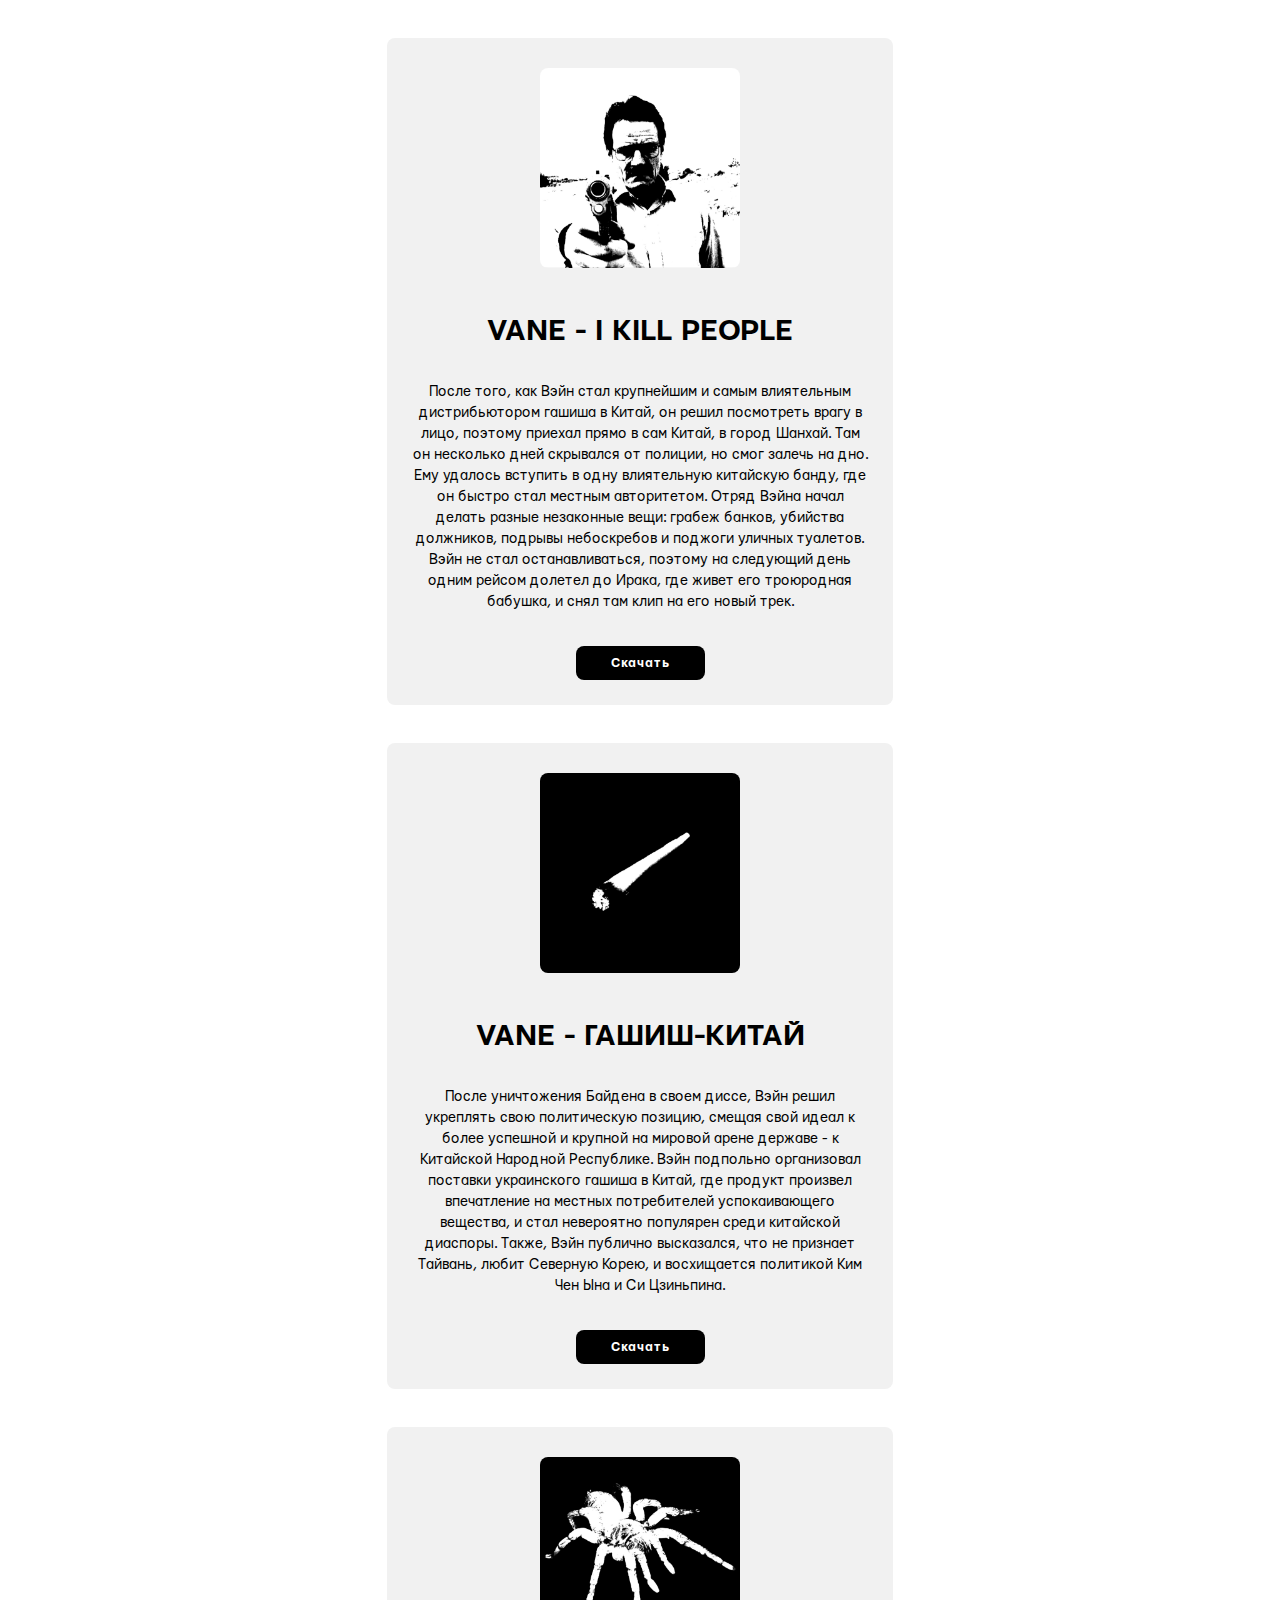
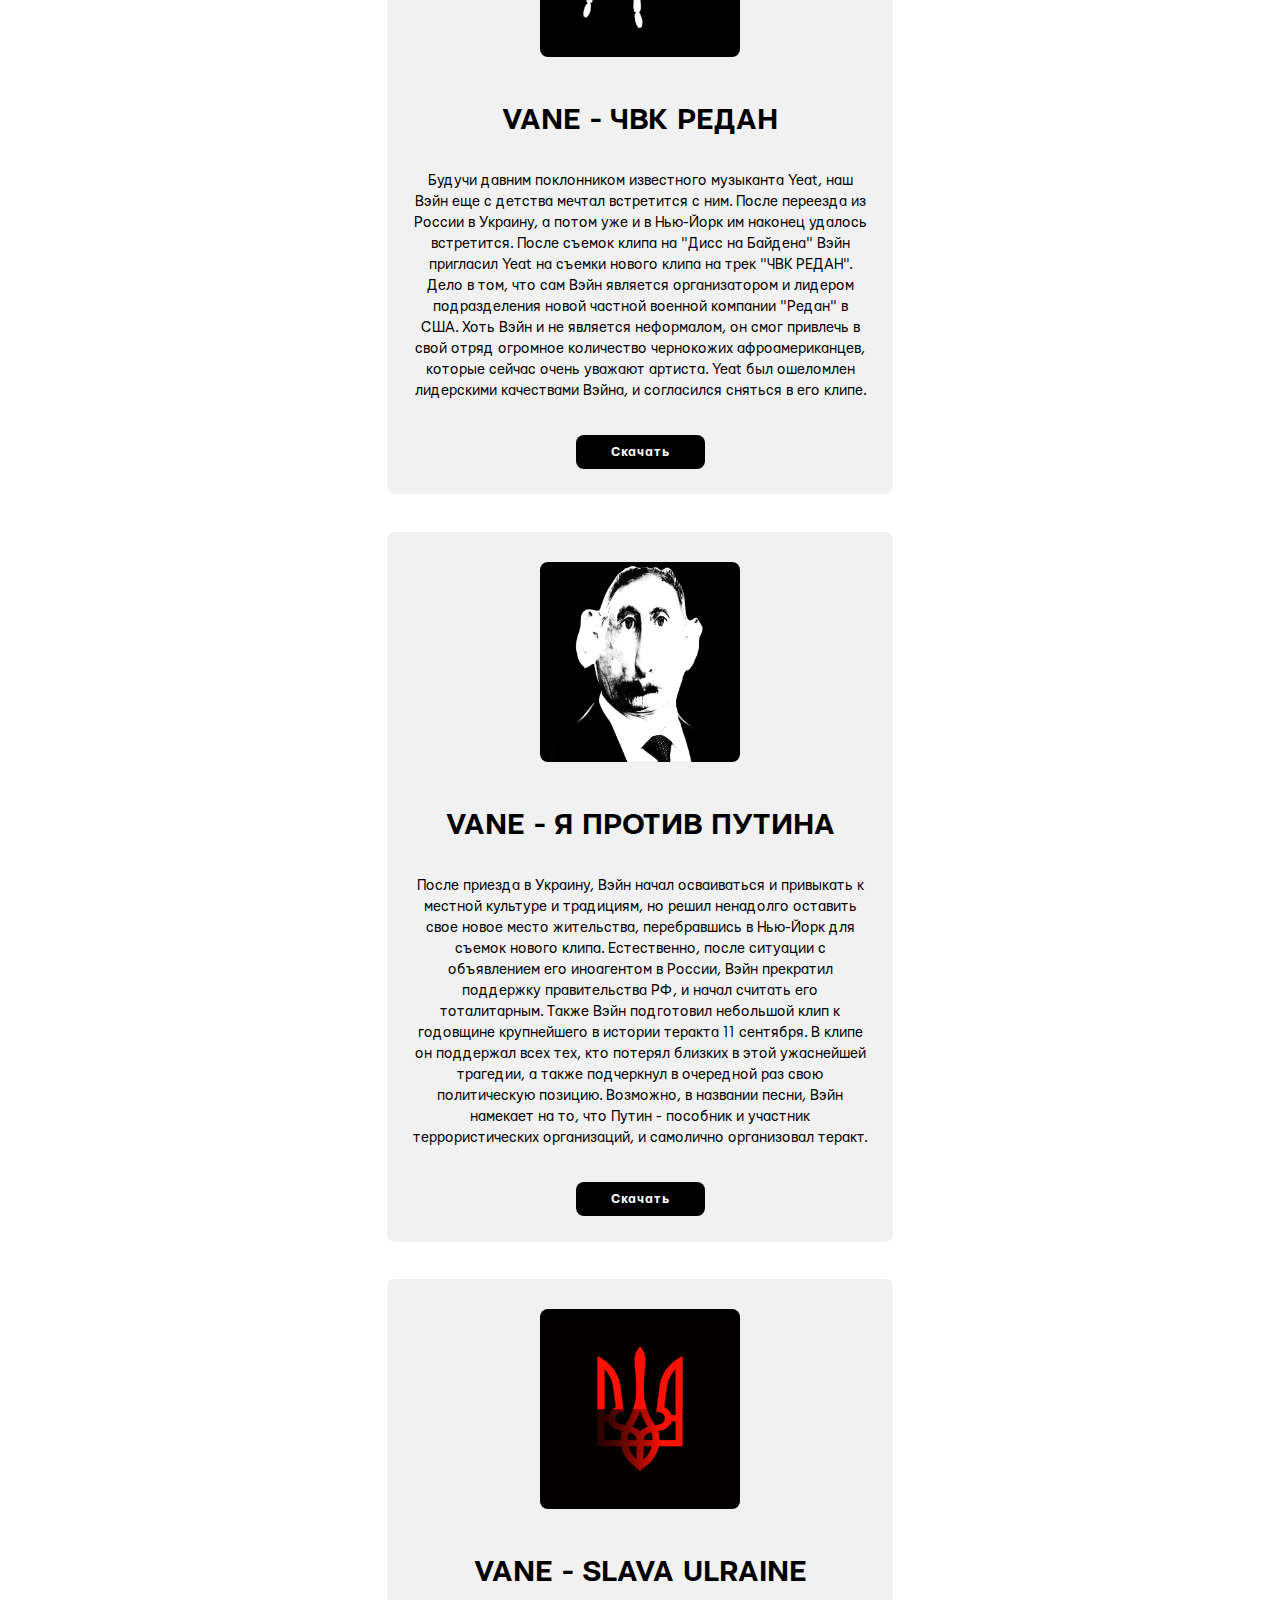
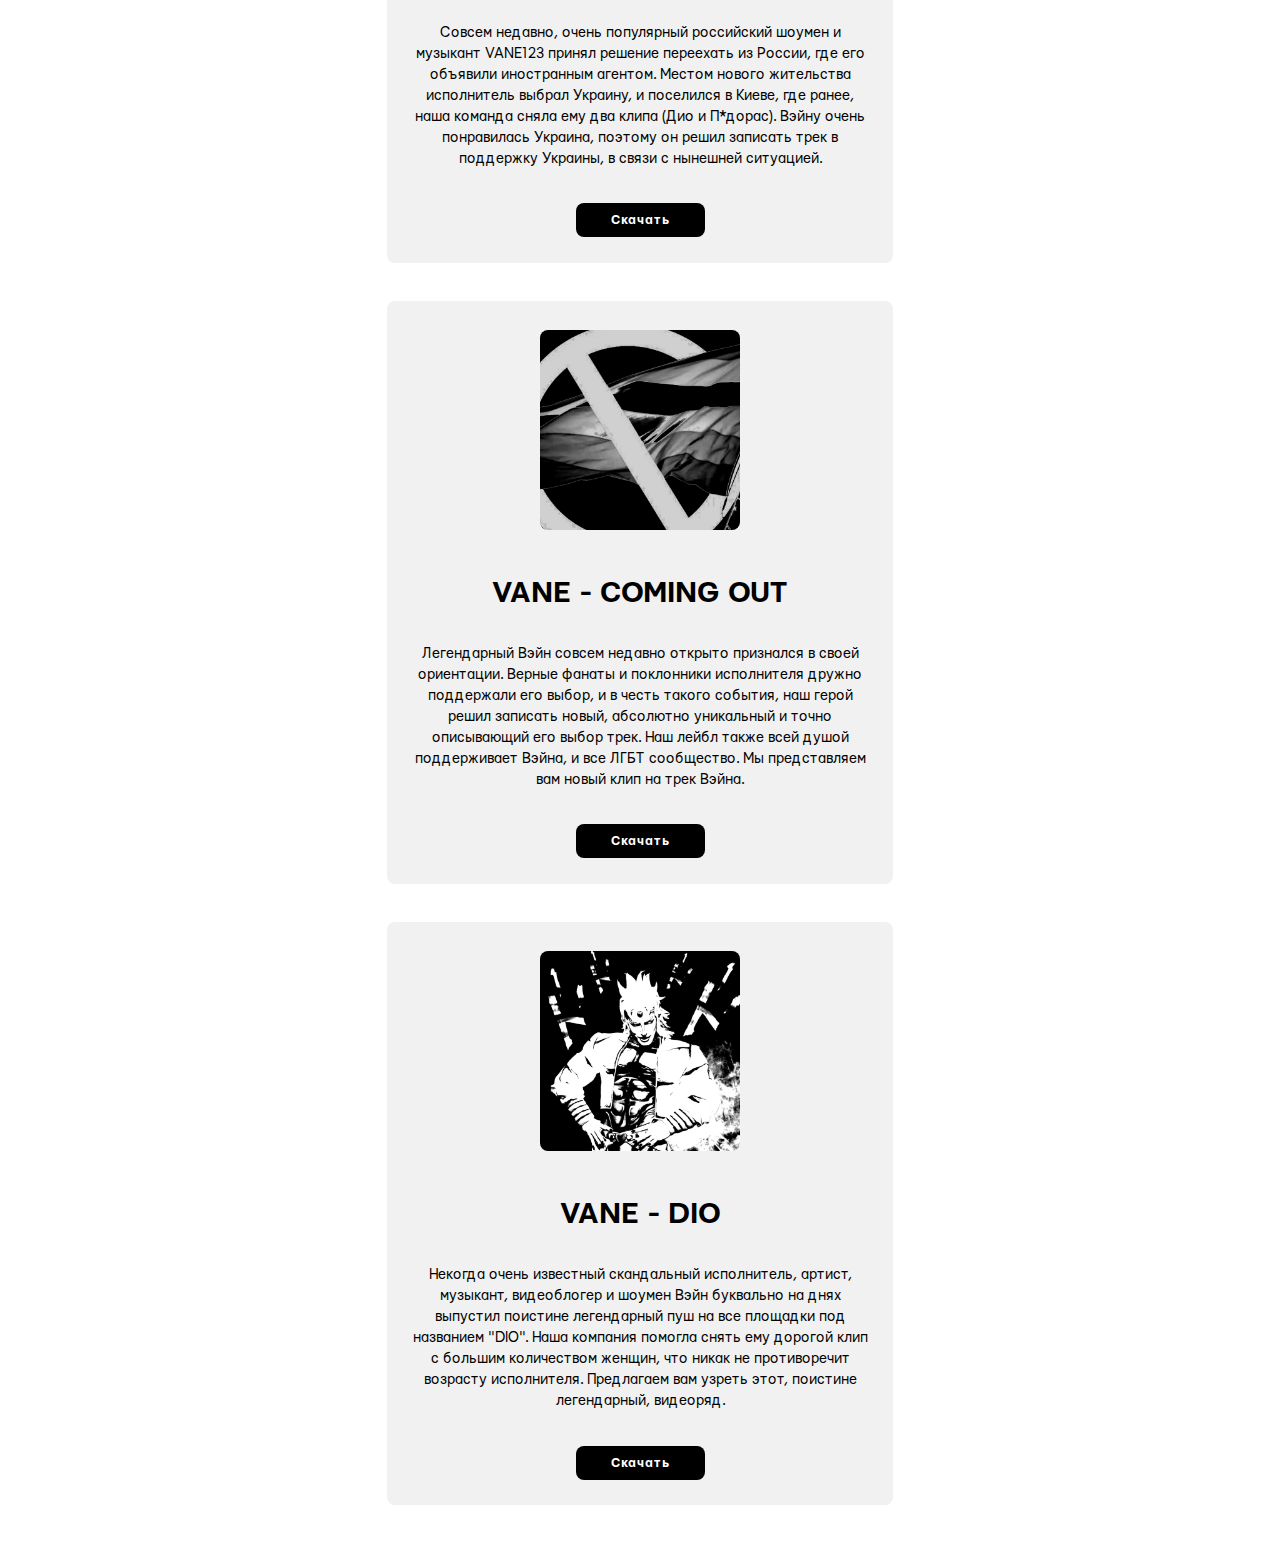
==== index.html @ 97cc80db "Add files via upload" ====
<!DOCTYPE html>
<html lang="ru">
<head>
    <meta charset="UTF-8">
    <meta http-equiv="X-UA-Compatible" content="IE=edge">
    <meta name="viewport" content="width=device-width, initial-scale=1.0">
    <link rel="stylesheet" href="styles.css">
    <title>VANE</title>
   </head>

<body>

    <div class="track_1">
        <img class="images" src="Images/I_KILL_PEOPLE.jpg" alt="DIO">
        <p style="font-size: 30px; font-family: Mariupol-Bold;">VANE - I KILL PEOPLE</p>
        <p style="font-size: 15px;">После того, как Вэйн стал крупнейшим и самым влиятельным дистрибьютором гашиша в Китай, 
            он решил посмотреть врагу в лицо, поэтому приехал прямо в сам Китай, в город Шанхай. 
            Там он несколько дней скрывался от полиции, но смог залечь на дно. 
            Ему удалось вступить в одну влиятельную китайскую банду, где он быстро стал местным авторитетом. 
            Отряд Вэйна начал делать разные незаконные вещи: грабеж банков, убийства должников, подрывы небоскребов 
            и поджоги уличных туалетов. Вэйн не стал останавливаться, поэтому на следующий день одним рейсом долетел 
            до Ирака, где живет его троюродная бабушка, и снял там клип на его новый трек.
        </p>
            <a href="Tracks/I_KILL_PEOPLE.mp3" download>
        <button class="buttonClass">Скачать</button></a>
    </div>

    <div class="track_1">
        <img class="images" src="Images/KITAI_GASHISH.jpg" alt="DIO">
        <p style="font-size: 30px; font-family: Mariupol-Bold;">VANE - ГАШИШ-КИТАЙ</p>
        <p style="font-size: 15px;">После уничтожения Байдена в своем диссе, 
            Вэйн решил укреплять свою политическую позицию, смещая свой идеал к 
            более успешной и крупной на мировой арене державе - к Китайской Народной Республике.
             Вэйн подпольно организовал поставки украинского гашиша в Китай, где продукт произвел 
             впечатление на местных потребителей успокаивающего вещества, и стал невероятно популярен 
             среди китайской диаспоры. Также, Вэйн публично высказался, что не признает Тайвань, любит Северную Корею, 
             и восхищается политикой Ким Чен Ына и Си Цзиньпина.
        </p>
            <a href="Tracks/KITAI_GASHISH.mp3" download>
        <button class="buttonClass">Скачать</button></a>
    </div>

    <div class="track_1">
        <img class="images" src="Images/REDAN.jpg" alt="DIO">
        <p style="font-size: 30px; font-family: Mariupol-Bold;">VANE - ЧВК РЕДАН</p>
        <p style="font-size: 15px;">Будучи давним поклонником известного музыканта Yeat, 
            наш Вэйн еще с детства мечтал встретится с ним. После переезда из России в Украину, 
            а потом уже и в Нью-Йорк им наконец удалось встретится. После съемок клипа на "Дисс на Байдена" 
            Вэйн пригласил Yeat на съемки нового клипа на трек "ЧВК РЕДАН". Дело в том, что сам Вэйн является 
            организатором и лидером подразделения новой частной военной компании "Редан" в США. Хоть Вэйн и не является 
            неформалом, он смог привлечь в свой отряд огромное количество чернокожих афроамериканцев, которые сейчас очень 
            уважают артиста. Yeat был ошеломлен лидерскими качествами Вэйна, и согласился сняться в его клипе.
        </p>
            <a href="Tracks/REDAN.mp3" download>
        <button class="buttonClass">Скачать</button></a>
    </div>

    <div class="track_1">
        <img class="images" src="Images/PROTIV_PUTINA.jpg" alt="DIO">
        <p style="font-size: 30px; font-family: Mariupol-Bold;">VANE - Я ПРОТИВ ПУТИНА</p>
        <p style="font-size: 15px;">После приезда в Украину, 
            Вэйн начал осваиваться и привыкать к местной культуре и традициям, но решил ненадолго оставить свое новое 
            место жительства, перебравшись в Нью-Йорк для съемок нового клипа. Естественно, после ситуации с объявлением 
            его иноагентом в России, Вэйн прекратил поддержку правительства РФ, и начал считать его тоталитарным. 
            Также Вэйн подготовил небольшой клип к годовщине крупнейшего в истории теракта 11 сентября. 
            В клипе он поддержал всех тех, кто потерял близких в этой ужаснейшей трагедии, а также подчеркнул в очередной 
            раз свою политическую позицию. Возможно, в названии песни, Вэйн намекает на то, что Путин - пособник и участник 
            террористических организаций, и самолично организовал теракт. 
        </p>
            <a href="Tracks/PROTIV_PUTINA.mp3" download>
        <button class="buttonClass">Скачать</button></a>
    </div>

    <div class="track_1">
        <img class="images" src="Images/SLAVA.jpg" alt="DIO">
        <p style="font-size: 30px; font-family: Mariupol-Bold;">VANE - SLAVA ULRAINE</p>
        <p style="font-size: 15px;">Совсем недавно, очень популярный российский шоумен и музыкант VANE123 
            принял решение переехать из России, где его объявили иностранным агентом. Местом нового жительства 
            исполнитель выбрал Украину, и поселился в Киеве, где ранее, наша команда сняла ему два клипа (Дио и П*дорас).
             Вэйну очень понравилась Украина, поэтому он решил записать трек в поддержку Украины, в связи с нынешней ситуацией. 
        </p>
            <a href="Tracks/SLAVA.mp3" download>
        <button class="buttonClass">Скачать</button></a>
    </div>

    <div class="track_1">
        <img class="images" src="Images/COMINGOUT.jpg" alt="DIO">
        <p style="font-size: 30px; font-family: Mariupol-Bold;">VANE - COMING OUT</p>
        <p style="font-size: 15px;">Легендарный Вэйн совсем недавно открыто признался в своей ориентации. 
            Верные фанаты и поклонники исполнителя дружно поддержали его выбор, и в честь такого события, наш 
            герой решил записать новый, абсолютно уникальный и точно описывающий его выбор трек. Наш лейбл также 
            всей душой поддерживает Вэйна, и все ЛГБТ сообщество. Мы представляем вам новый клип на трек Вэйна.
        </p>
            <a href="Tracks/COMING_OUT.mp3" download>
        <button class="buttonClass">Скачать</button></a>
    </div>

    <div class="track_1">
        <img class="images" src="Images/DIO_IM.jpg" alt="DIO">
        <p style="font-size: 30px; font-family: Mariupol-Bold;">VANE - DIO</p>
        <p style="font-size: 15px;">Некогда очень известный скандальный исполнитель, 
            артист, музыкант, видеоблогер и шоумен Вэйн буквально на днях выпустил поистине 
            легендарный пуш на все площадки под названием "DIO". Наша компания помогла снять ему 
            дорогой клип с большим количеством женщин, что никак не противоречит возрасту исполнителя. 
            Предлагаем вам узреть этот, поистине легендарный, видеоряд.
        </p>
            <a href="Tracks/DIO.mp3" download>
        <button class="buttonClass">Скачать</button></a>
    </div>
</body>
</html>
---- styles.css ----
.images {
    border-radius: 8px;
    margin: 1%;
    width: 200px;
}

.track_1 {
    padding: 2%;
    border-radius: 8px;
    background-color: rgb(241, 241, 241);
    margin: 3%;
    text-align: center;
    font-family: 'Mariupol-Regular';
    margin-left: 30%;
    margin-right: 30%;
    line-height: 1.4;

}

@font-face {

    font-family: "Mariupol-Regular"; 
    src: url("Mariupol-Regular.ttf") format("truetype"); 
    font-style: normal; 
    font-weight: normal; 
    } 

@font-face {

     font-family: "Mariupol-Bold"; 
     src: url("Mariupol-Bold.ttf") format("truetype"); 
     font-style: normal; 
      font-weight: normal; 
      } 
    

    .main {
    margin: 1%;
    width: 70%;
    text-align: center;
}

.buttonClass {
    font-size:13px;
    font-family:Mariupol-Bold;
    width:129px;
    height:34px;
    border-width:0px;
    color:#fff;
    border-top-left-radius:8px;
    border-top-right-radius:8px;
    border-bottom-left-radius:8px;
    border-bottom-right-radius:8px;
    background:#000000;
    margin-top: 4%;
  }

  .buttonClass:hover {
    background-color: rgb(58, 58, 58);}
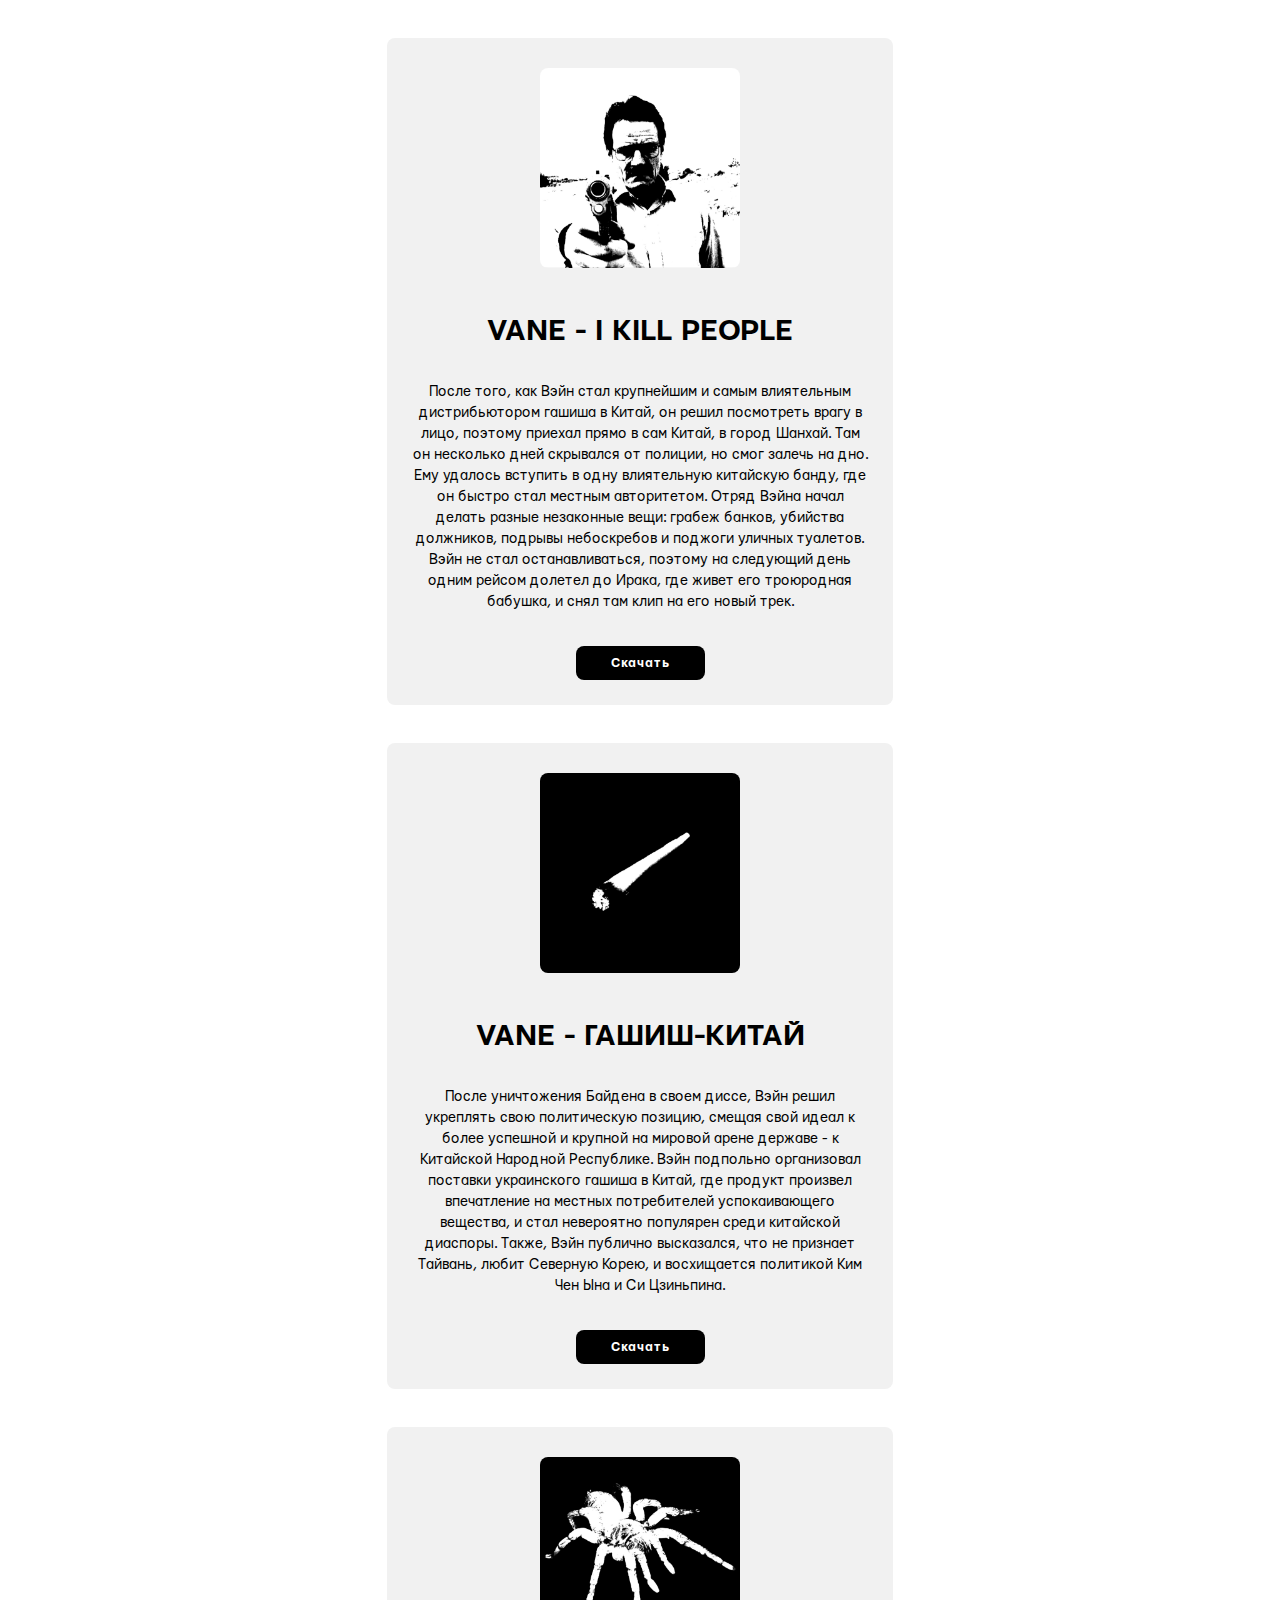
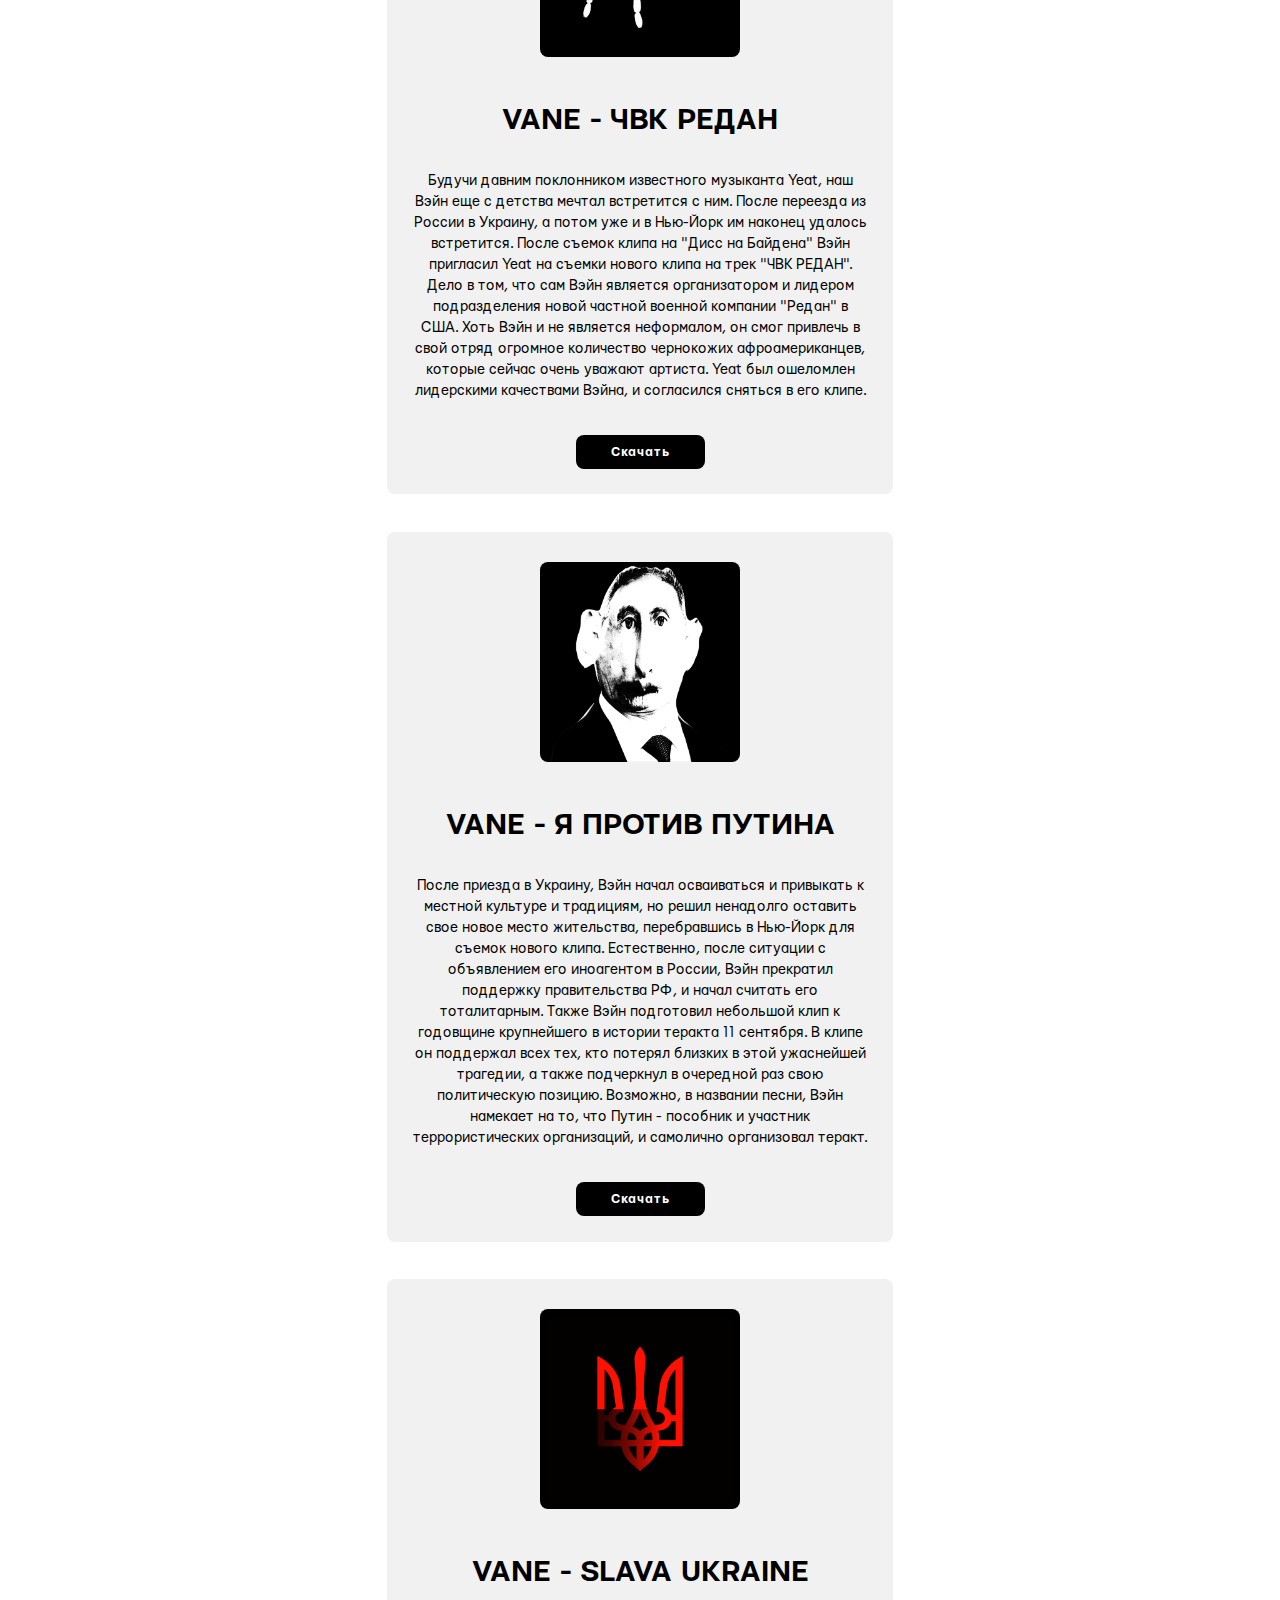
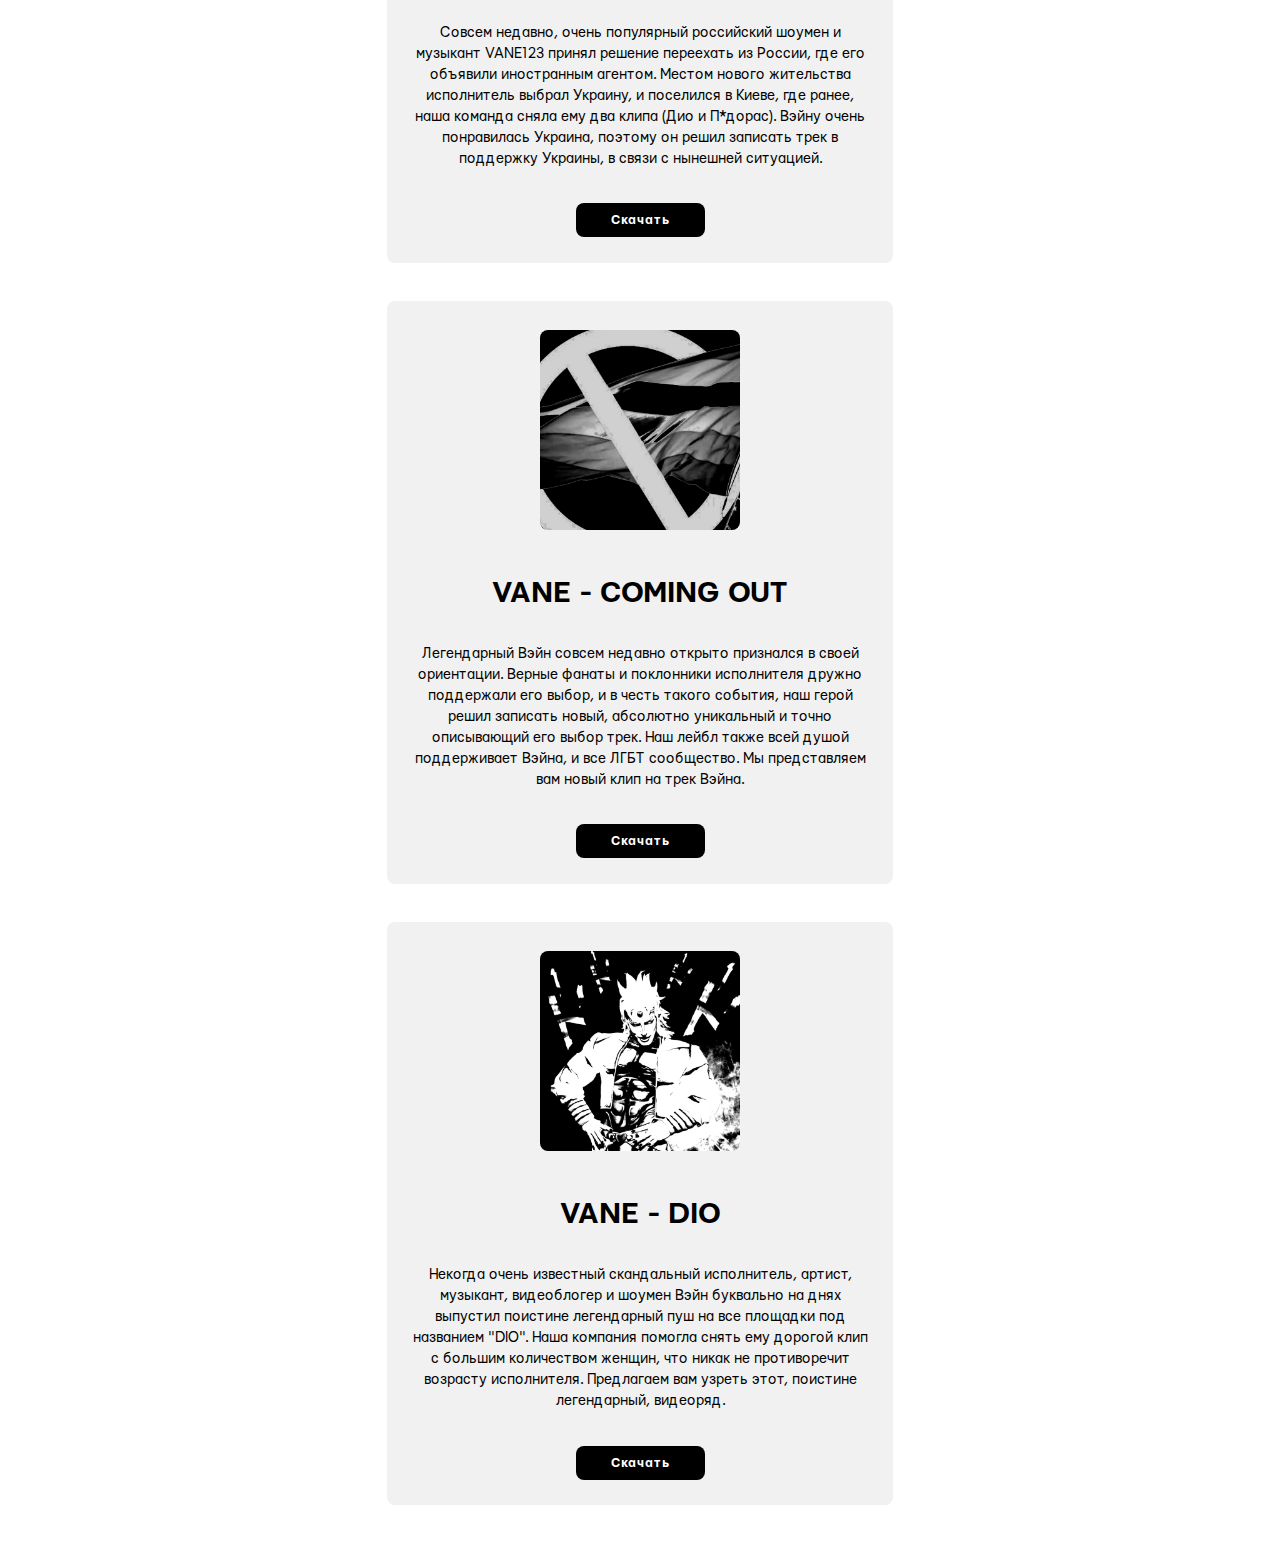
==== commit 3dada878: "Update index.html" ====
--- a/index.html
+++ b/index.html
@@ -73,7 +73,7 @@
 
     <div class="track_1">
         <img class="images" src="Images/SLAVA.jpg" alt="DIO">
-        <p style="font-size: 30px; font-family: Mariupol-Bold;">VANE - SLAVA ULRAINE</p>
+        <p style="font-size: 30px; font-family: Mariupol-Bold;">VANE - SLAVA UKRAINE</p>
         <p style="font-size: 15px;">Совсем недавно, очень популярный российский шоумен и музыкант VANE123 
             принял решение переехать из России, где его объявили иностранным агентом. Местом нового жительства 
             исполнитель выбрал Украину, и поселился в Киеве, где ранее, наша команда сняла ему два клипа (Дио и П*дорас).
@@ -108,4 +108,4 @@
         <button class="buttonClass">Скачать</button></a>
     </div>
 </body>
-</html>+</html>
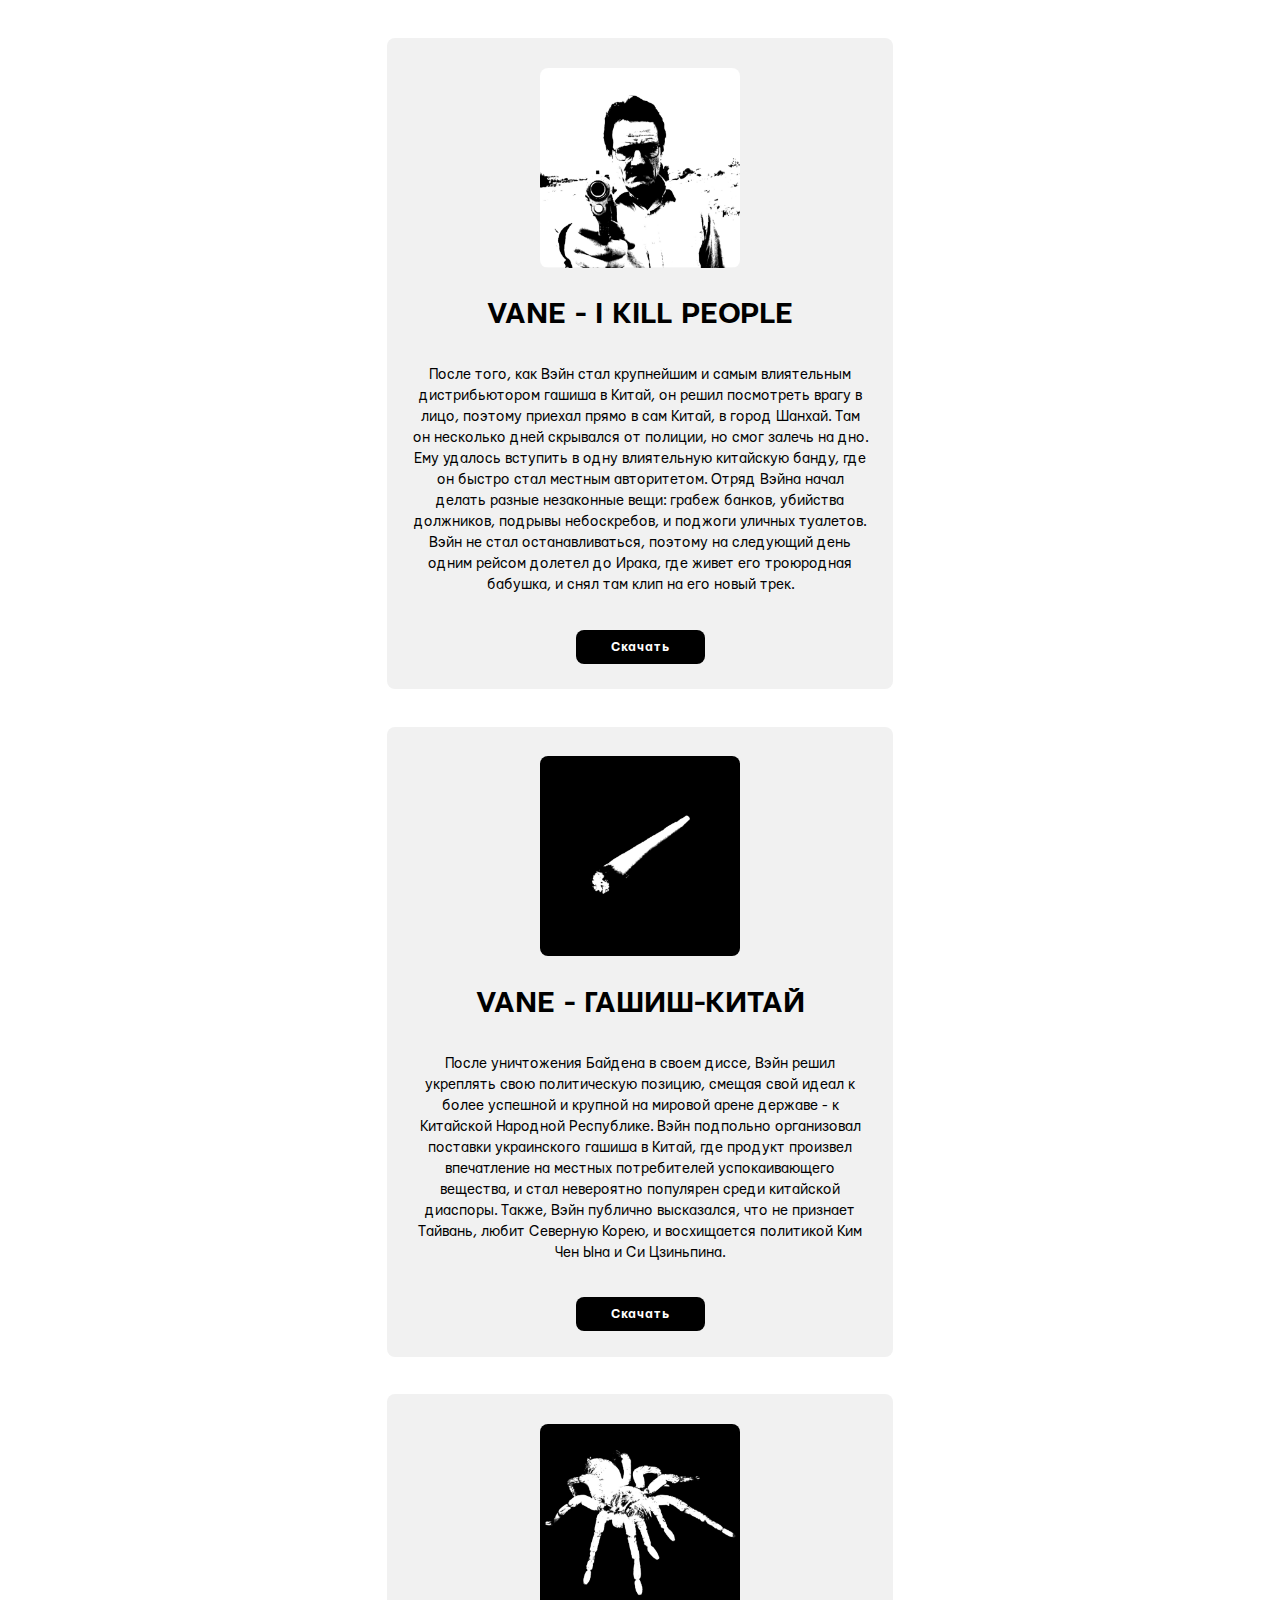
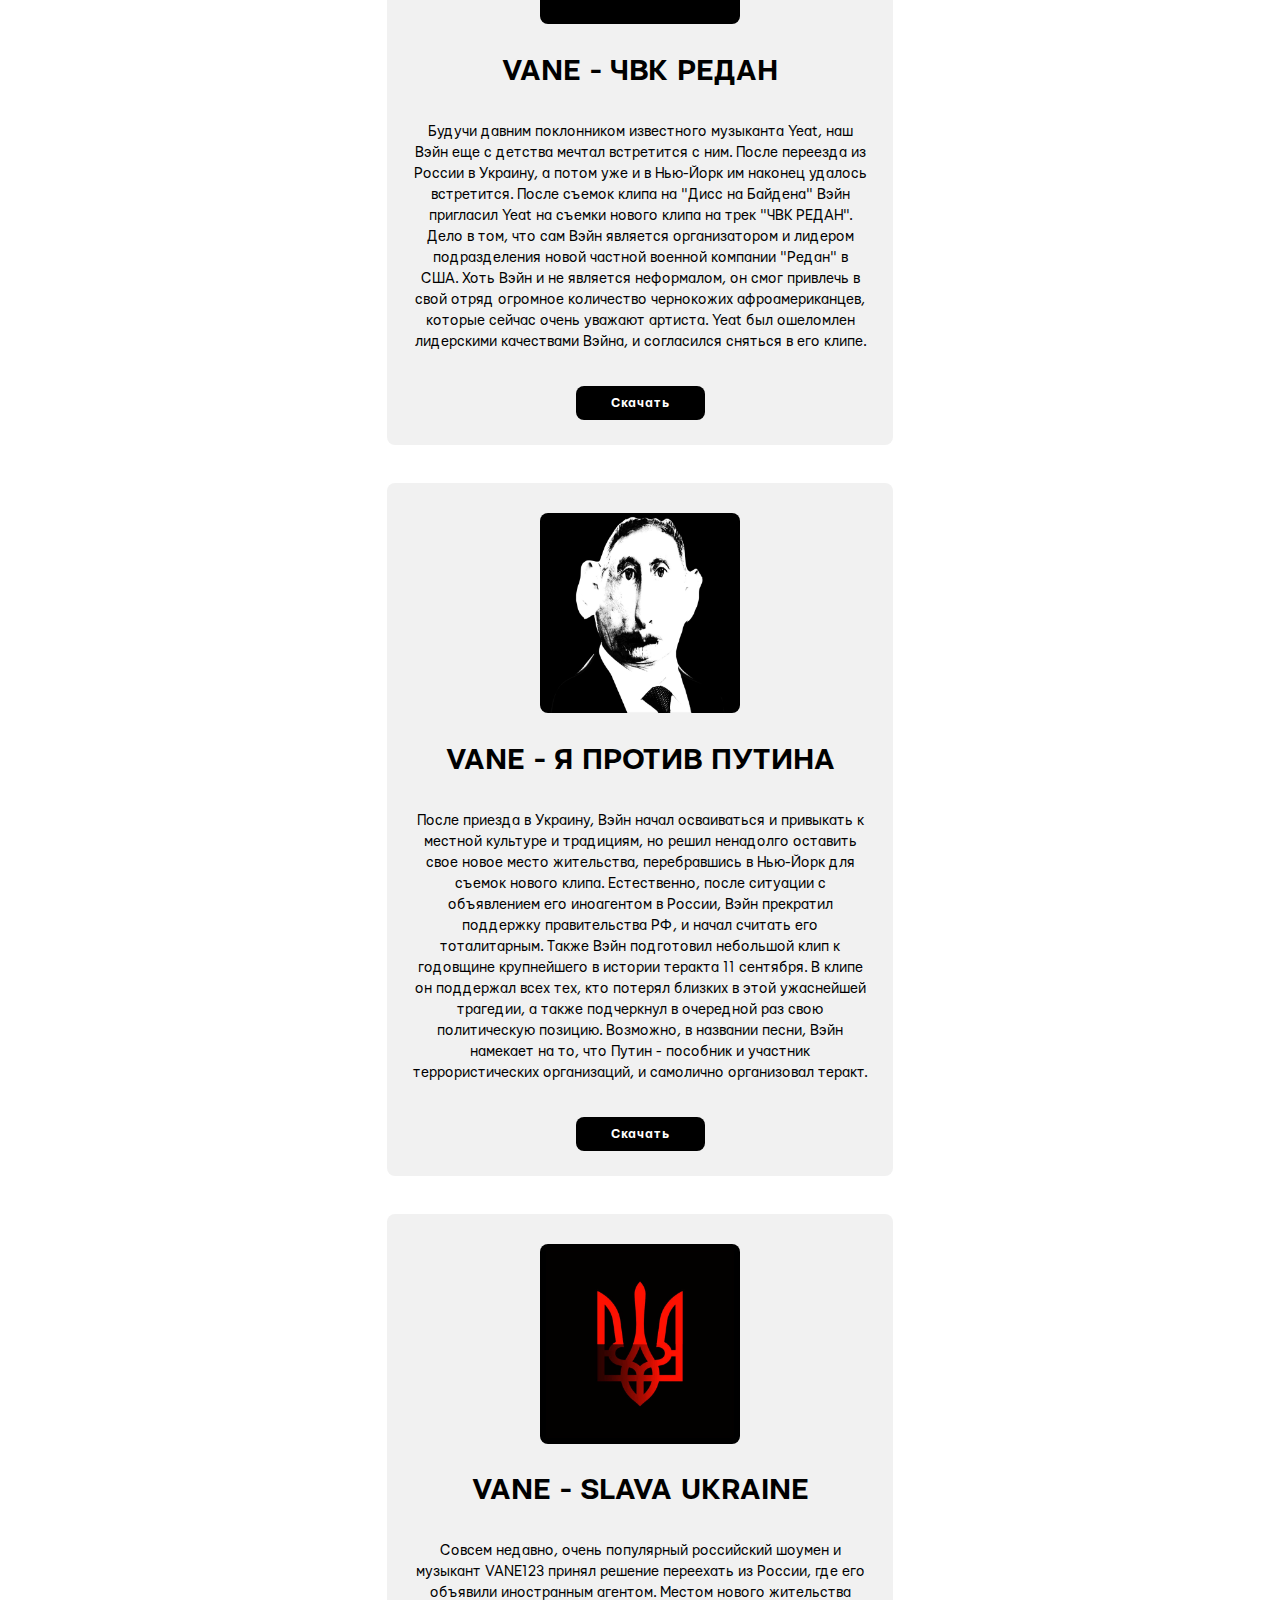
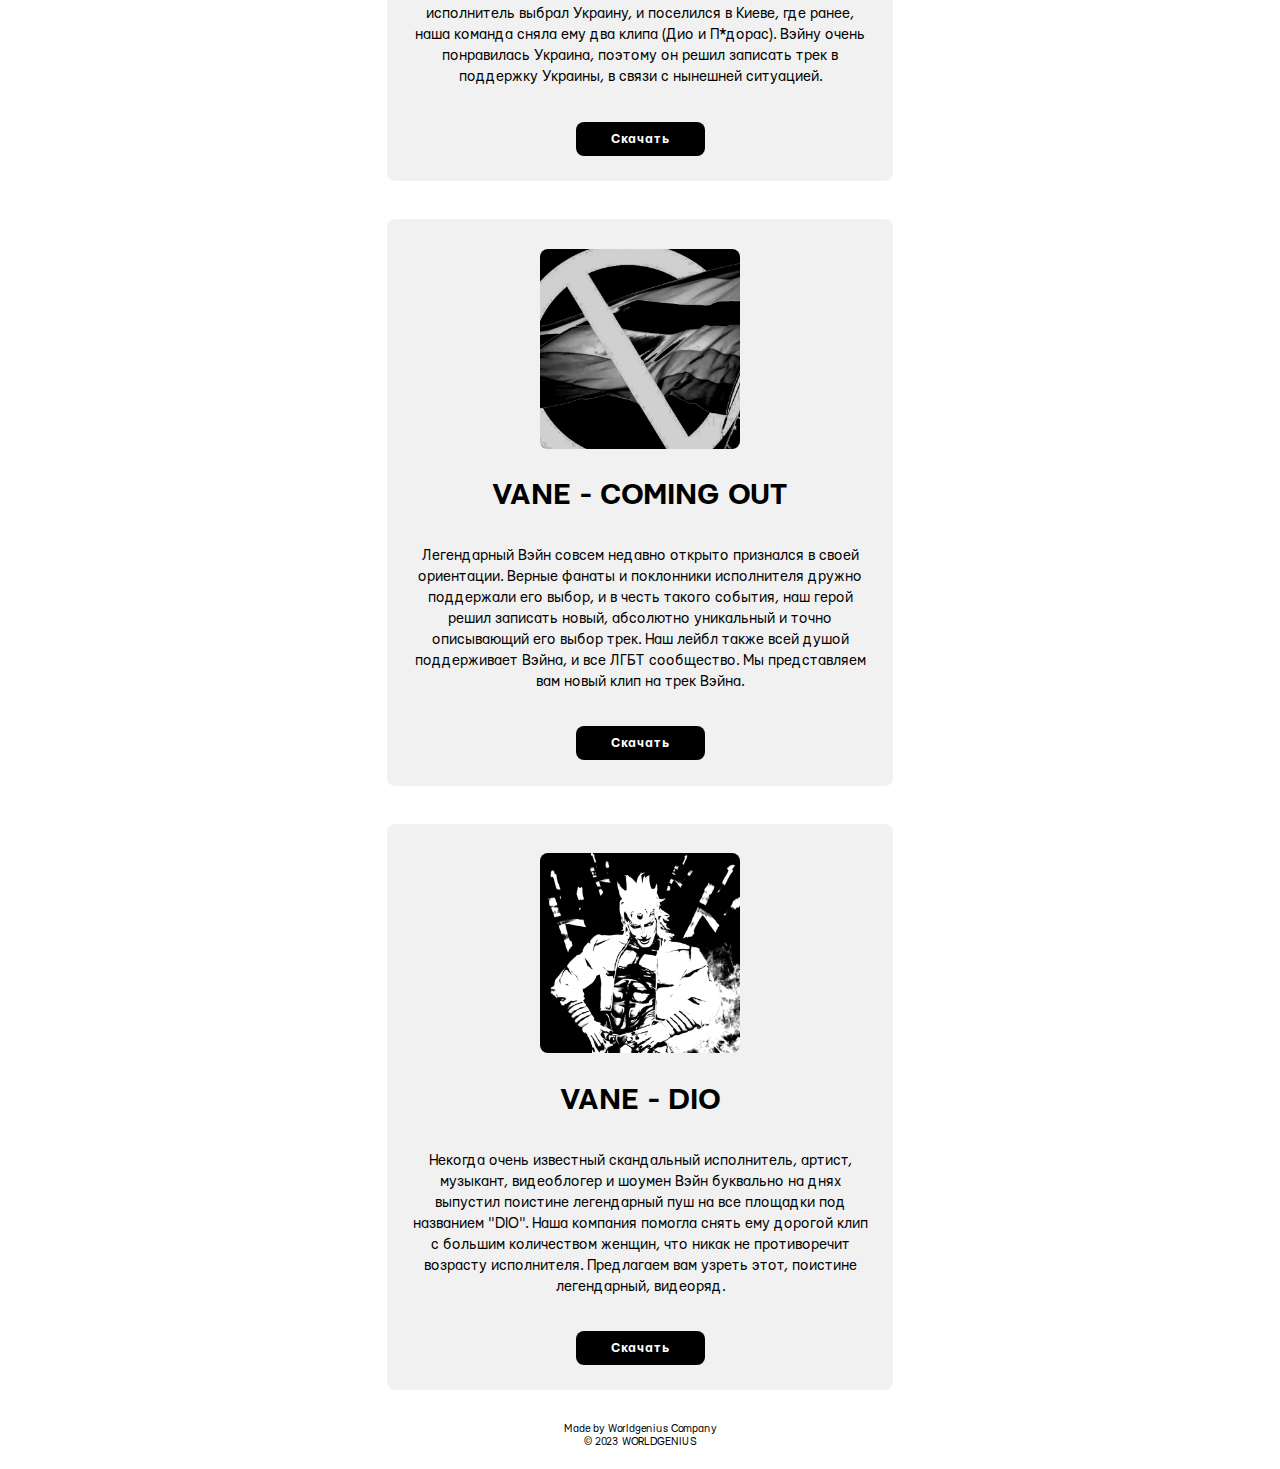
==== commit 5b78b17b: "Update index.html" ====
--- a/index.html
+++ b/index.html
@@ -11,38 +11,48 @@
 <body>
 
     <div class="track_1">
-        <img class="images" src="Images/I_KILL_PEOPLE.jpg" alt="DIO">
-        <p style="font-size: 30px; font-family: Mariupol-Bold;">VANE - I KILL PEOPLE</p>
-        <p style="font-size: 15px;">После того, как Вэйн стал крупнейшим и самым влиятельным дистрибьютором гашиша в Китай, 
-            он решил посмотреть врагу в лицо, поэтому приехал прямо в сам Китай, в город Шанхай. 
-            Там он несколько дней скрывался от полиции, но смог залечь на дно. 
-            Ему удалось вступить в одну влиятельную китайскую банду, где он быстро стал местным авторитетом. 
-            Отряд Вэйна начал делать разные незаконные вещи: грабеж банков, убийства должников, подрывы небоскребов 
-            и поджоги уличных туалетов. Вэйн не стал останавливаться, поэтому на следующий день одним рейсом долетел 
-            до Ирака, где живет его троюродная бабушка, и снял там клип на его новый трек.
-        </p>
-            <a href="Tracks/I_KILL_PEOPLE.mp3" download>
-        <button class="buttonClass">Скачать</button></a>
+        <div class="row">
+            <div class="col-lg-8 mx-auto">
+                <img class="images" src="Images/I_KILL_PEOPLE.jpg" alt="IKP">
+                <p style="font-size: 30px; font-family: Mariupol-Bold; margin-top: 3%;">VANE - I KILL PEOPLE</p>
+                <p style="font-size: 15px;">После того, как Вэйн стал крупнейшим и самым влиятельным дистрибьютором гашиша в Китай, 
+                он решил посмотреть врагу в лицо, поэтому приехал прямо в сам Китай, в город Шанхай. 
+                Там он несколько дней скрывался от полиции, но смог залечь на дно. 
+                Ему удалось вступить в одну влиятельную китайскую банду, где он быстро стал местным авторитетом. 
+                Отряд Вэйна начал делать разные незаконные вещи: грабеж банков, убийства должников, подрывы небоскребов, 
+                и поджоги уличных туалетов. Вэйн не стал останавливаться, поэтому на следующий день одним рейсом долетел 
+                до Ирака, где живет его троюродная бабушка, и снял там клип на его новый трек.
+                </p>
+                <a href="Tracks/I_KILL_PEOPLE.mp3" download>
+                <button class="buttonClass">Скачать</button></a>
+            </div>
+        </div>
     </div>
 
     <div class="track_1">
-        <img class="images" src="Images/KITAI_GASHISH.jpg" alt="DIO">
-        <p style="font-size: 30px; font-family: Mariupol-Bold;">VANE - ГАШИШ-КИТАЙ</p>
-        <p style="font-size: 15px;">После уничтожения Байдена в своем диссе, 
+        <div class="row">
+            <div class="col-lg-8 mx-auto">
+            <img class="images" src="Images/KITAI_GASHISH.jpg" alt="GK">
+            <p style="font-size: 30px; font-family: Mariupol-Bold; margin-top: 3%;">VANE - ГАШИШ-КИТАЙ</p>
+            <p style="font-size: 15px;">После уничтожения Байдена в своем диссе, 
             Вэйн решил укреплять свою политическую позицию, смещая свой идеал к 
             более успешной и крупной на мировой арене державе - к Китайской Народной Республике.
              Вэйн подпольно организовал поставки украинского гашиша в Китай, где продукт произвел 
              впечатление на местных потребителей успокаивающего вещества, и стал невероятно популярен 
              среди китайской диаспоры. Также, Вэйн публично высказался, что не признает Тайвань, любит Северную Корею, 
              и восхищается политикой Ким Чен Ына и Си Цзиньпина.
-        </p>
+             </p>
             <a href="Tracks/KITAI_GASHISH.mp3" download>
         <button class="buttonClass">Скачать</button></a>
-    </div>
+        </div>
+    </div> 
+</div>
 
     <div class="track_1">
-        <img class="images" src="Images/REDAN.jpg" alt="DIO">
-        <p style="font-size: 30px; font-family: Mariupol-Bold;">VANE - ЧВК РЕДАН</p>
+        <div class="row">
+            <div class="col-lg-8 mx-auto">
+        <img class="images" src="Images/REDAN.jpg" alt="RED">
+        <p style="font-size: 30px; font-family: Mariupol-Bold; margin-top: 3%;">VANE - ЧВК РЕДАН</p>
         <p style="font-size: 15px;">Будучи давним поклонником известного музыканта Yeat, 
             наш Вэйн еще с детства мечтал встретится с ним. После переезда из России в Украину, 
             а потом уже и в Нью-Йорк им наконец удалось встретится. После съемок клипа на "Дисс на Байдена" 
@@ -54,10 +64,13 @@
             <a href="Tracks/REDAN.mp3" download>
         <button class="buttonClass">Скачать</button></a>
     </div>
+</div> </div>
 
     <div class="track_1">
-        <img class="images" src="Images/PROTIV_PUTINA.jpg" alt="DIO">
-        <p style="font-size: 30px; font-family: Mariupol-Bold;">VANE - Я ПРОТИВ ПУТИНА</p>
+        <div class="row">
+            <div class="col-lg-8 mx-auto">
+        <img class="images" src="Images/PROTIV_PUTINA.jpg" alt="YAPP">
+        <p style="font-size: 30px; font-family: Mariupol-Bold; margin-top: 3%;">VANE - Я ПРОТИВ ПУТИНА</p>
         <p style="font-size: 15px;">После приезда в Украину, 
             Вэйн начал осваиваться и привыкать к местной культуре и традициям, но решил ненадолго оставить свое новое 
             место жительства, перебравшись в Нью-Йорк для съемок нового клипа. Естественно, после ситуации с объявлением 
@@ -70,10 +83,13 @@
             <a href="Tracks/PROTIV_PUTINA.mp3" download>
         <button class="buttonClass">Скачать</button></a>
     </div>
+</div> </div>
 
     <div class="track_1">
-        <img class="images" src="Images/SLAVA.jpg" alt="DIO">
-        <p style="font-size: 30px; font-family: Mariupol-Bold;">VANE - SLAVA UKRAINE</p>
+        <div class="row">
+            <div class="col-lg-8 mx-auto">
+        <img class="images" src="Images/SLAVA.jpg" alt="SU">
+        <p style="font-size: 30px; font-family: Mariupol-Bold; margin-top: 3%;">VANE - SLAVA UKRAINE</p>
         <p style="font-size: 15px;">Совсем недавно, очень популярный российский шоумен и музыкант VANE123 
             принял решение переехать из России, где его объявили иностранным агентом. Местом нового жительства 
             исполнитель выбрал Украину, и поселился в Киеве, где ранее, наша команда сняла ему два клипа (Дио и П*дорас).
@@ -82,10 +98,13 @@
             <a href="Tracks/SLAVA.mp3" download>
         <button class="buttonClass">Скачать</button></a>
     </div>
+</div> </div>
 
     <div class="track_1">
-        <img class="images" src="Images/COMINGOUT.jpg" alt="DIO">
-        <p style="font-size: 30px; font-family: Mariupol-Bold;">VANE - COMING OUT</p>
+        <div class="row">
+            <div class="col-lg-8 mx-auto">
+        <img class="images" src="Images/COMINGOUT.jpg" alt="CO">
+        <p style="font-size: 30px; font-family: Mariupol-Bold; margin-top: 3%;">VANE - COMING OUT</p>
         <p style="font-size: 15px;">Легендарный Вэйн совсем недавно открыто признался в своей ориентации. 
             Верные фанаты и поклонники исполнителя дружно поддержали его выбор, и в честь такого события, наш 
             герой решил записать новый, абсолютно уникальный и точно описывающий его выбор трек. Наш лейбл также 
@@ -94,10 +113,13 @@
             <a href="Tracks/COMING_OUT.mp3" download>
         <button class="buttonClass">Скачать</button></a>
     </div>
+</div> </div>
 
     <div class="track_1">
+        <div class="row">
+            <div class="col-lg-8 mx-auto">
         <img class="images" src="Images/DIO_IM.jpg" alt="DIO">
-        <p style="font-size: 30px; font-family: Mariupol-Bold;">VANE - DIO</p>
+        <p style="font-size: 30px; font-family: Mariupol-Bold; margin-top: 3%;">VANE - DIO</p>
         <p style="font-size: 15px;">Некогда очень известный скандальный исполнитель, 
             артист, музыкант, видеоблогер и шоумен Вэйн буквально на днях выпустил поистине 
             легендарный пуш на все площадки под названием "DIO". Наша компания помогла снять ему 
@@ -107,5 +129,22 @@
             <a href="Tracks/DIO.mp3" download>
         <button class="buttonClass">Скачать</button></a>
     </div>
+</div>
+</div>
+
+    <style>
+        .under {
+            font-family: Mariupol-Regular;
+            font-size: 11px;
+            text-align: center;
+            line-height: 0.2;
+            margin-bottom: 2%;
+        }
+    </style>
+    <div class="under">
+    <p>Made by Worldgenius Company</p>
+    <p>© 2023 WORLDGENIUS</p>
+
+</div>
 </body>
 </html>
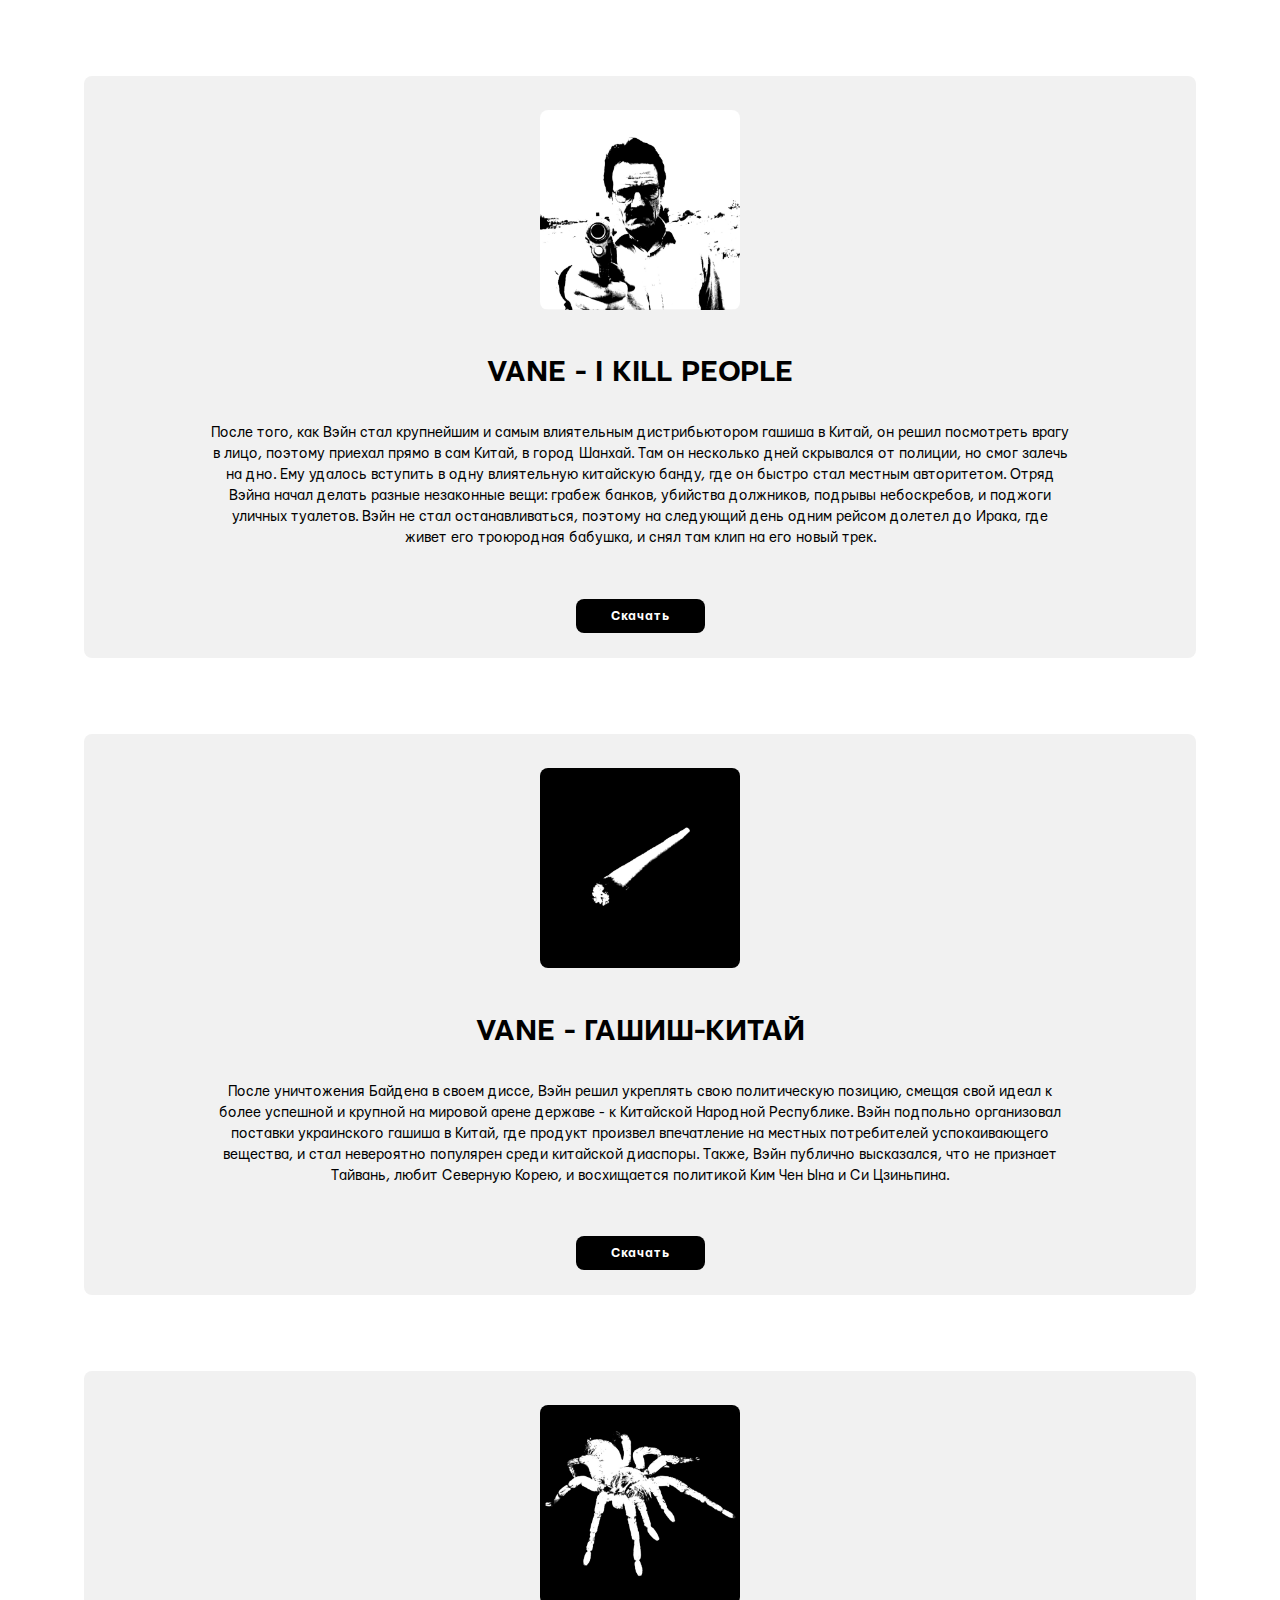
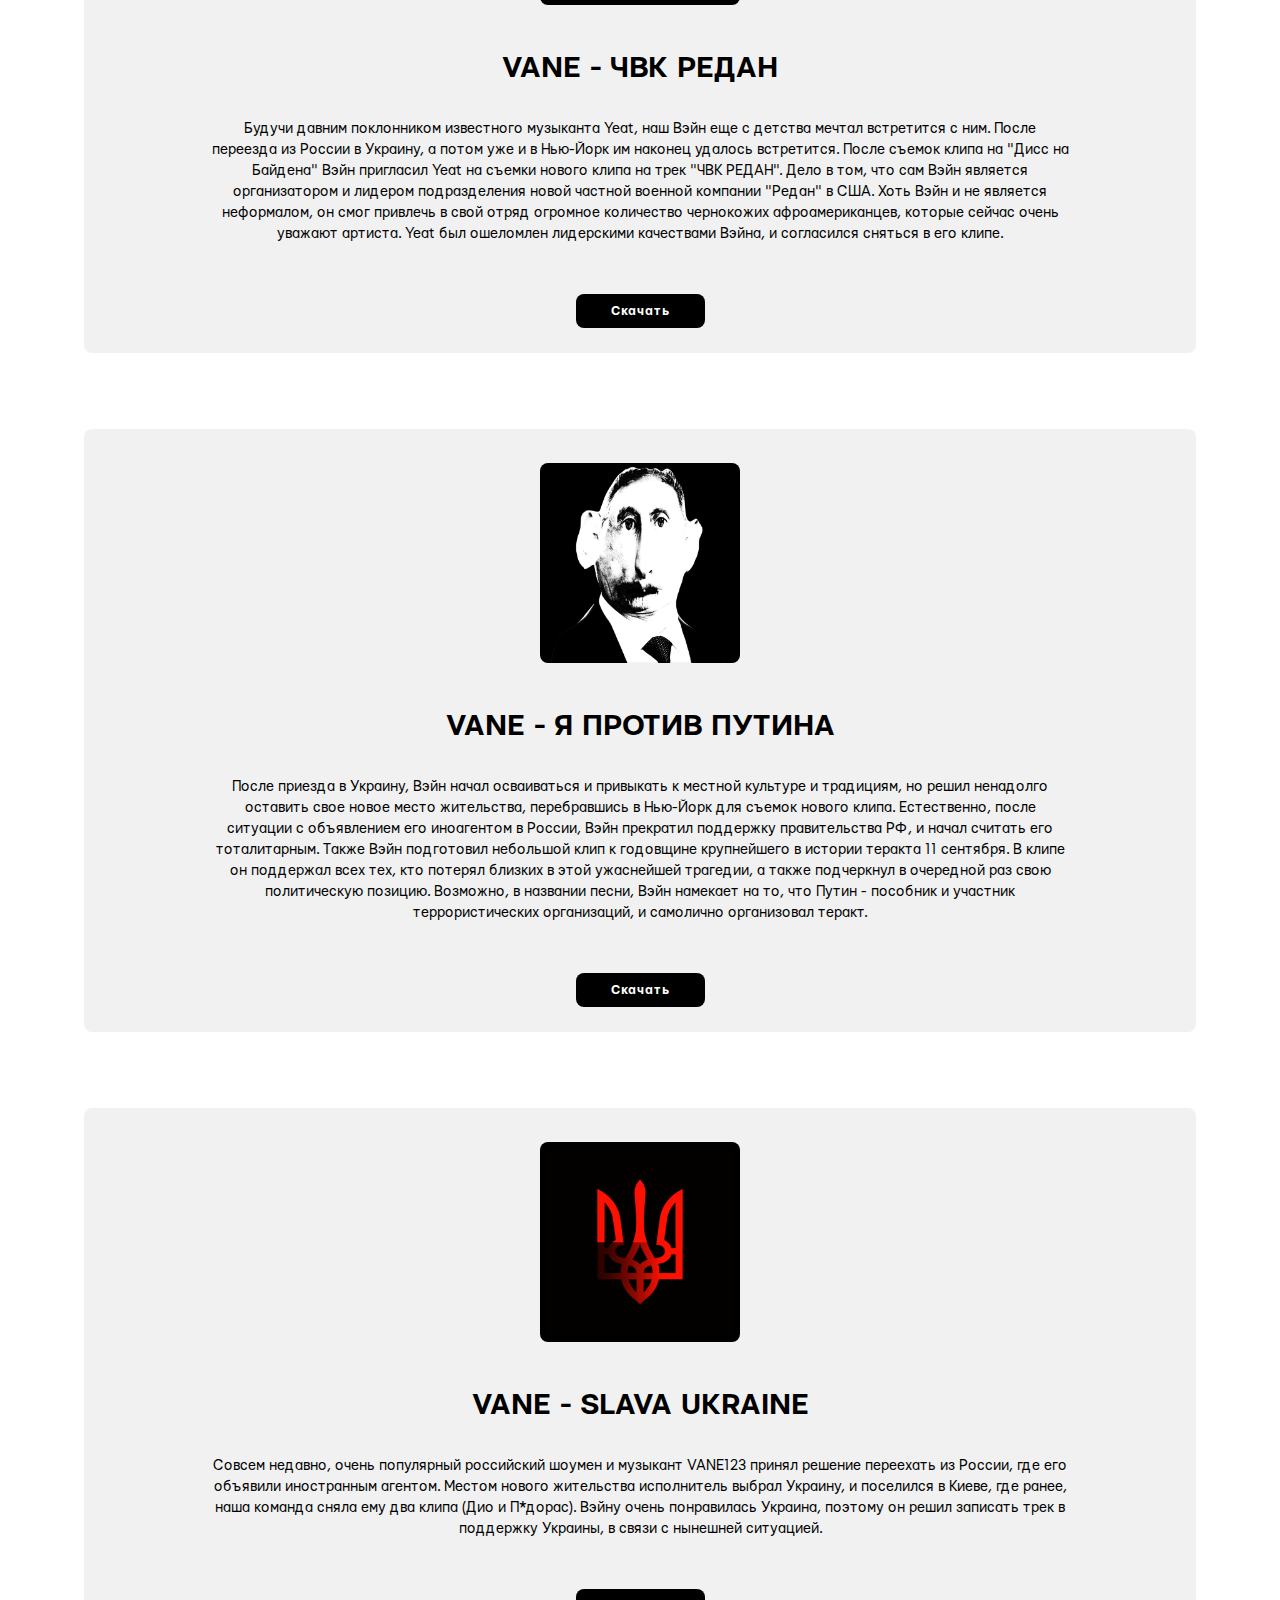
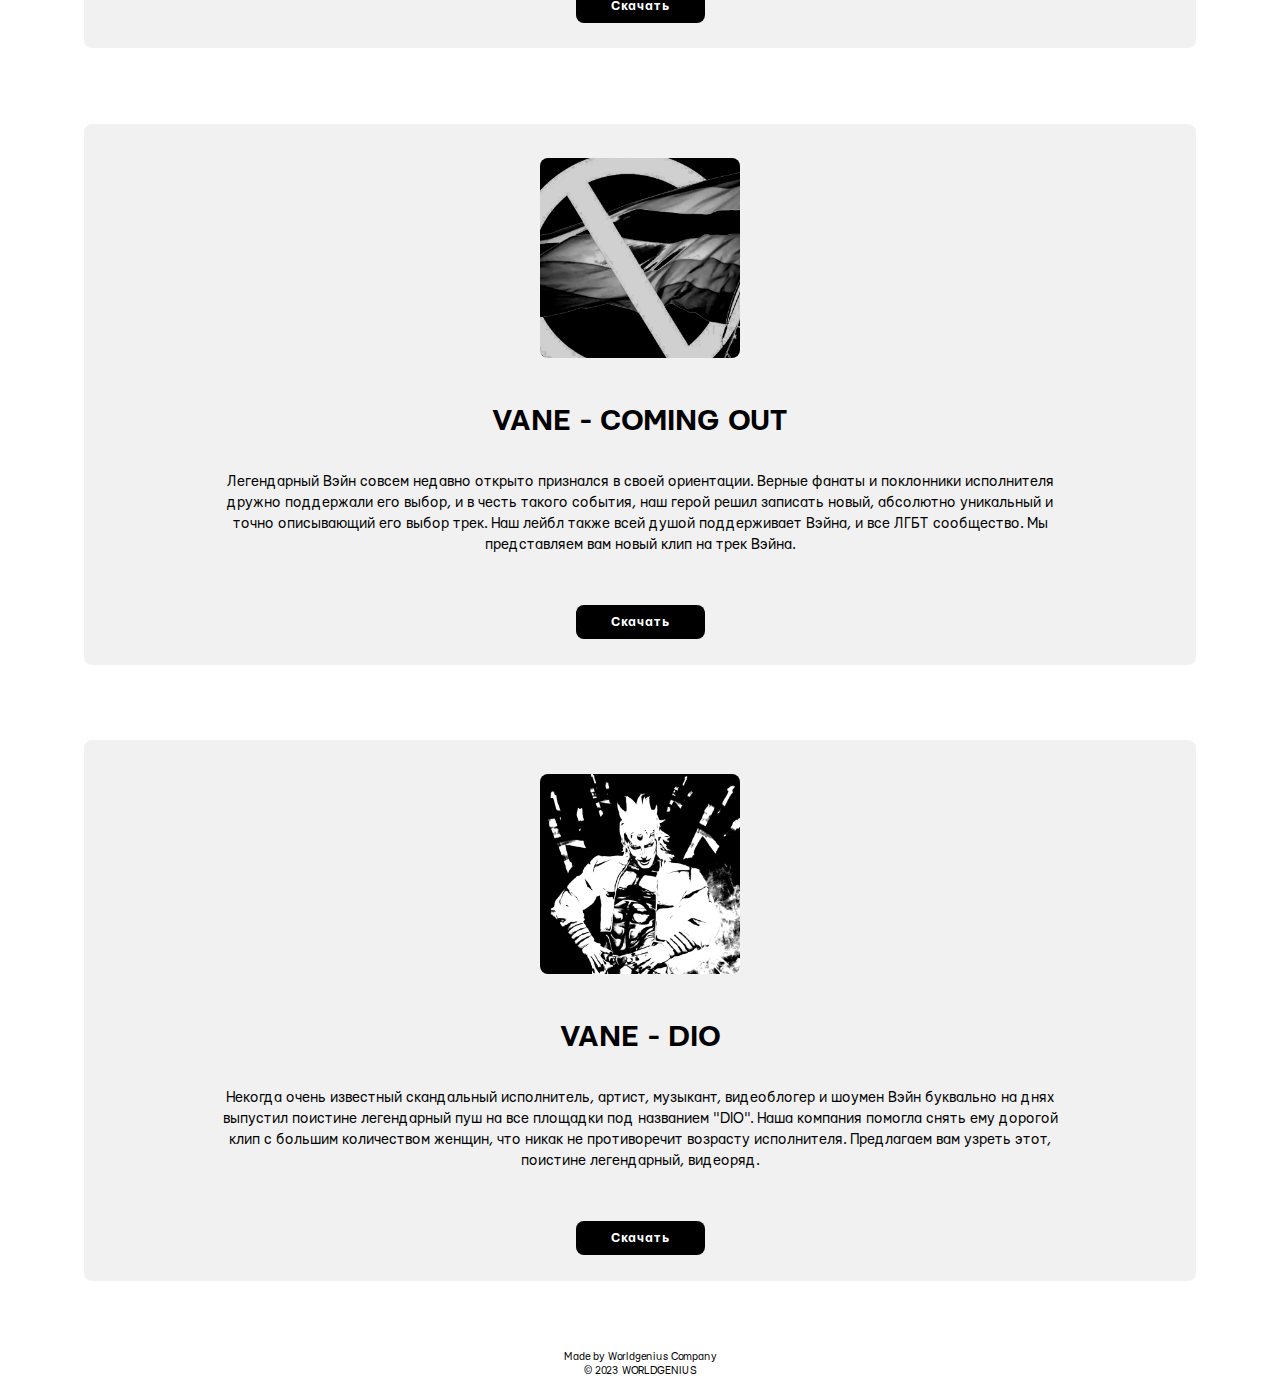
==== commit 64402005: "Update index.html" ====
--- a/index.html
+++ b/index.html
@@ -5,6 +5,10 @@
     <meta http-equiv="X-UA-Compatible" content="IE=edge">
     <meta name="viewport" content="width=device-width, initial-scale=1.0">
     <link rel="stylesheet" href="styles.css">
+    <link href="https://cdn.jsdelivr.net/npm/bootstrap@5.3.0-alpha1/dist/css/bootstrap.min.css" 
+    rel="stylesheet" 
+    integrity="sha384-GLhlTQ8iRABdZLl6O3oVMWSktQOp6b7In1Zl3/Jr59b6EGGoI1aFkw7cmDA6j6gD" 
+    crossorigin="anonymous">
     <title>VANE</title>
    </head>
 
--- a/styles.css
+++ b/styles.css
@@ -8,12 +8,13 @@
     padding: 2%;
     border-radius: 8px;
     background-color: rgb(241, 241, 241);
-    margin: 3%;
+    margin: 6%;
     text-align: center;
     font-family: 'Mariupol-Regular';
-    margin-left: 30%;
-    margin-right: 30%;
     line-height: 1.4;
+    padding-left: 10%;
+    padding-right: 10%;
+    background-size: 10%;
 
 }
 
@@ -56,4 +57,33 @@
   }
 
   .buttonClass:hover {
-    background-color: rgb(58, 58, 58);}+    background-color: rgb(58, 58, 58);}
+
+    .buttonClass {
+        overflow: hidden;
+        transition: all 300ms ease;
+      }
+      
+      .buttonClass h4 {
+        color: #111;
+      }
+      
+      .buttonClass:after {
+        width: 300%;
+        height: 300%;
+        left: -300%;
+        transform: rotate(45deg);
+        background-color: #f21170;
+        transition: all 300ms ease;
+      }
+      
+      .buttonClass:hover h4 {
+        color: #fff;
+        z-index: 10;
+        font-weight: 600;
+      }
+      
+      .buttonClass:hover::after {
+        left: -100%;
+      }
+      
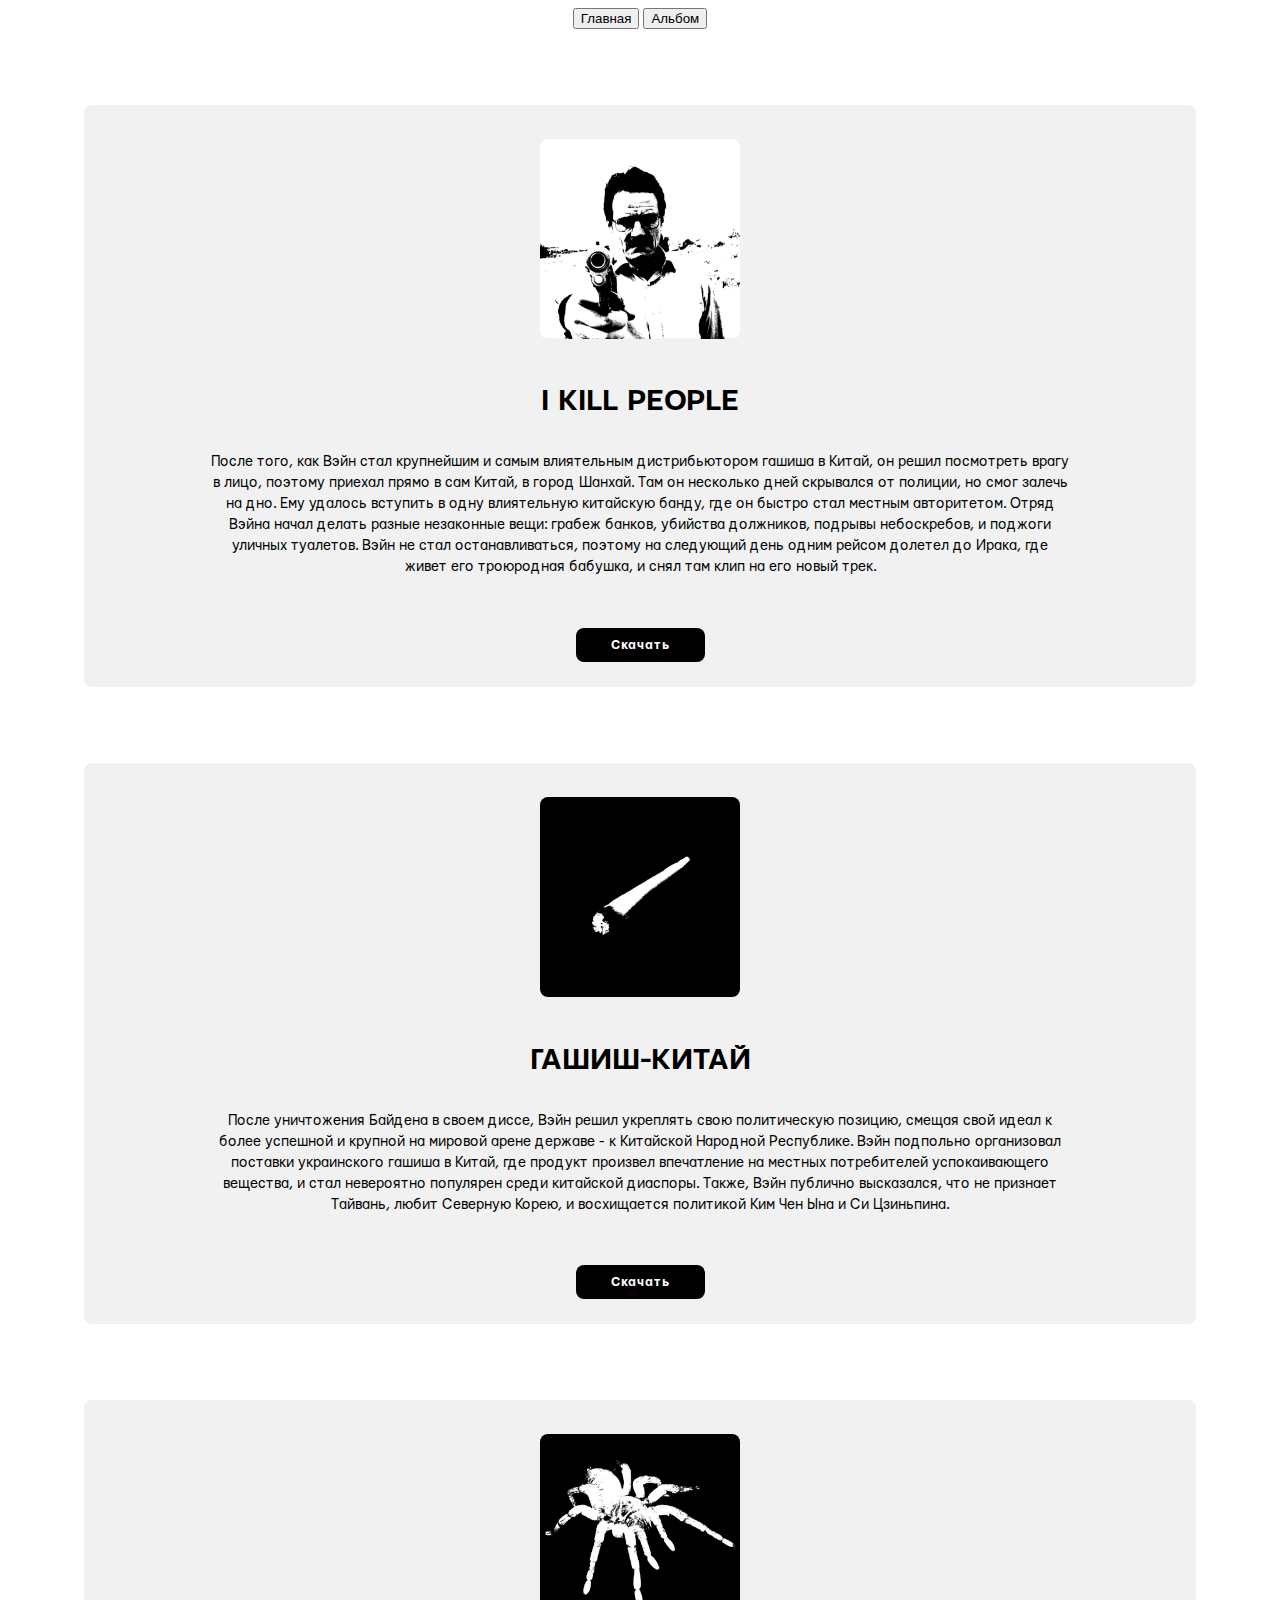
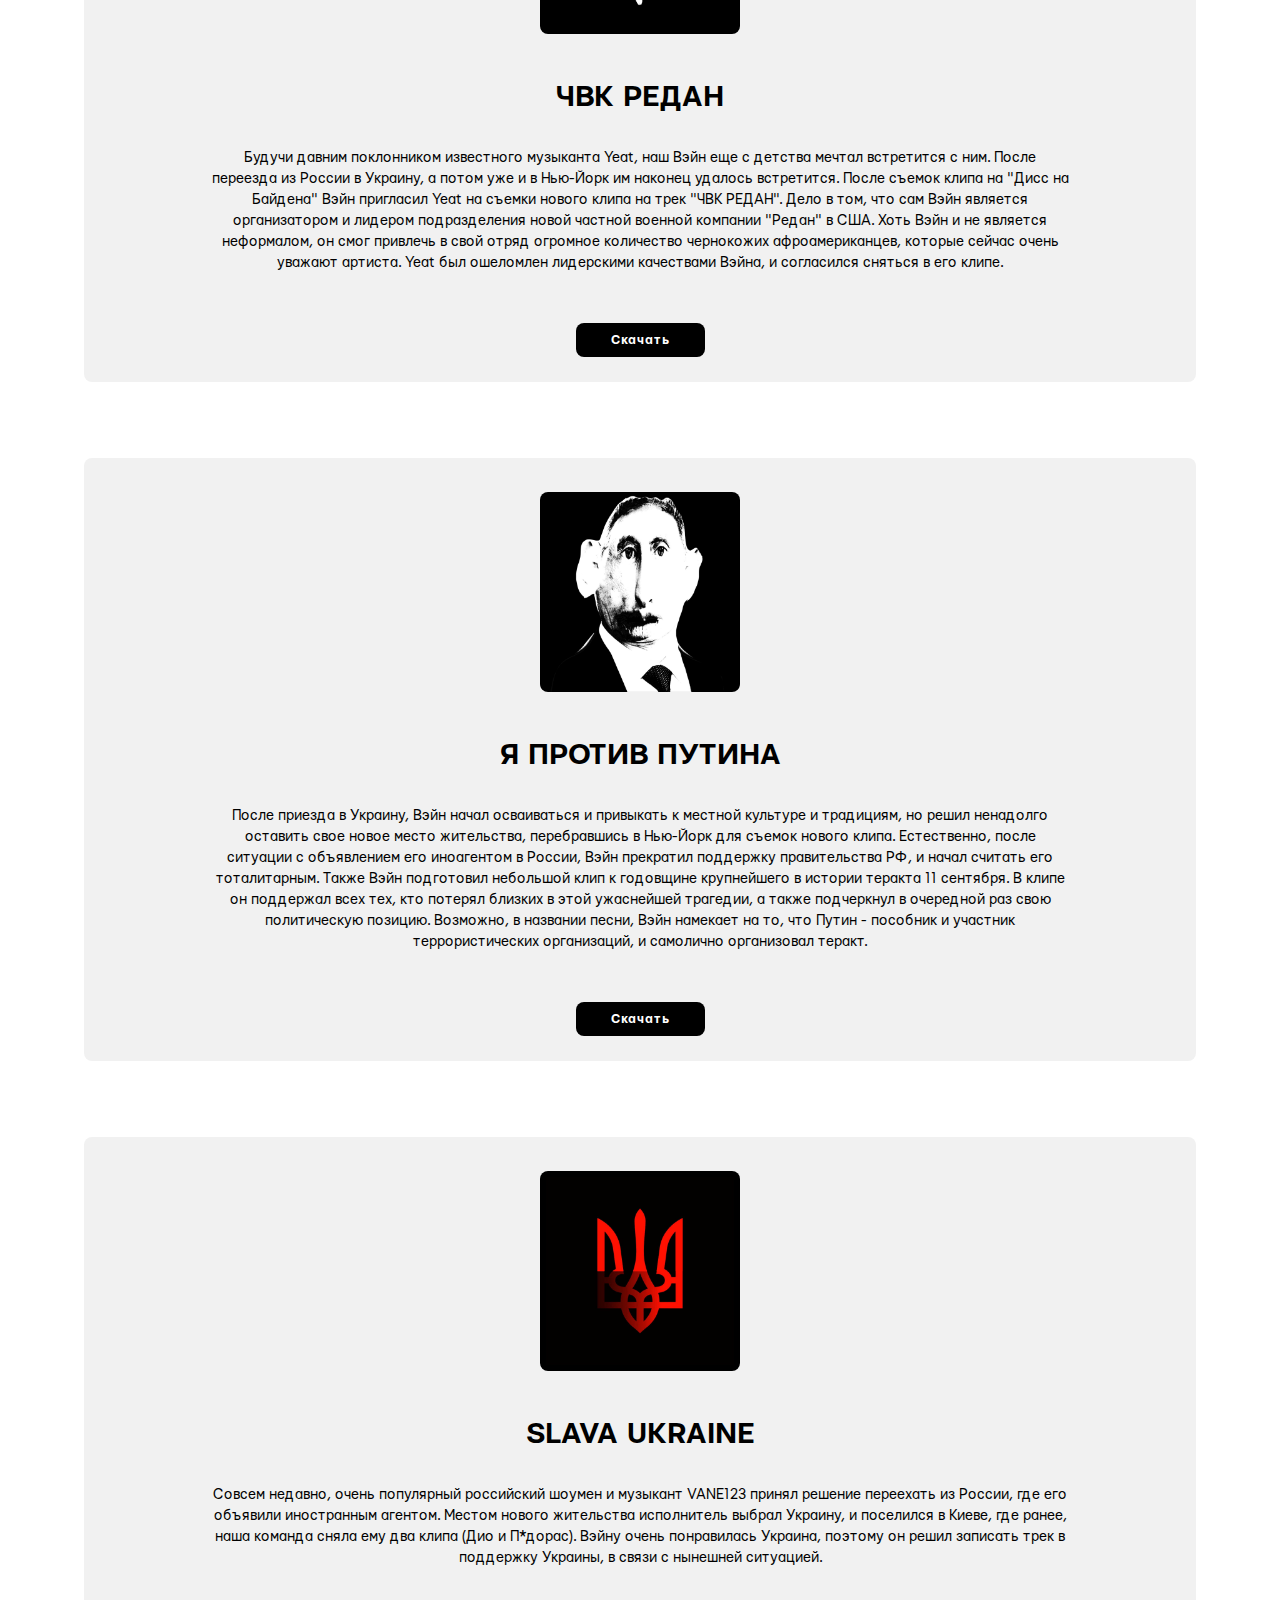
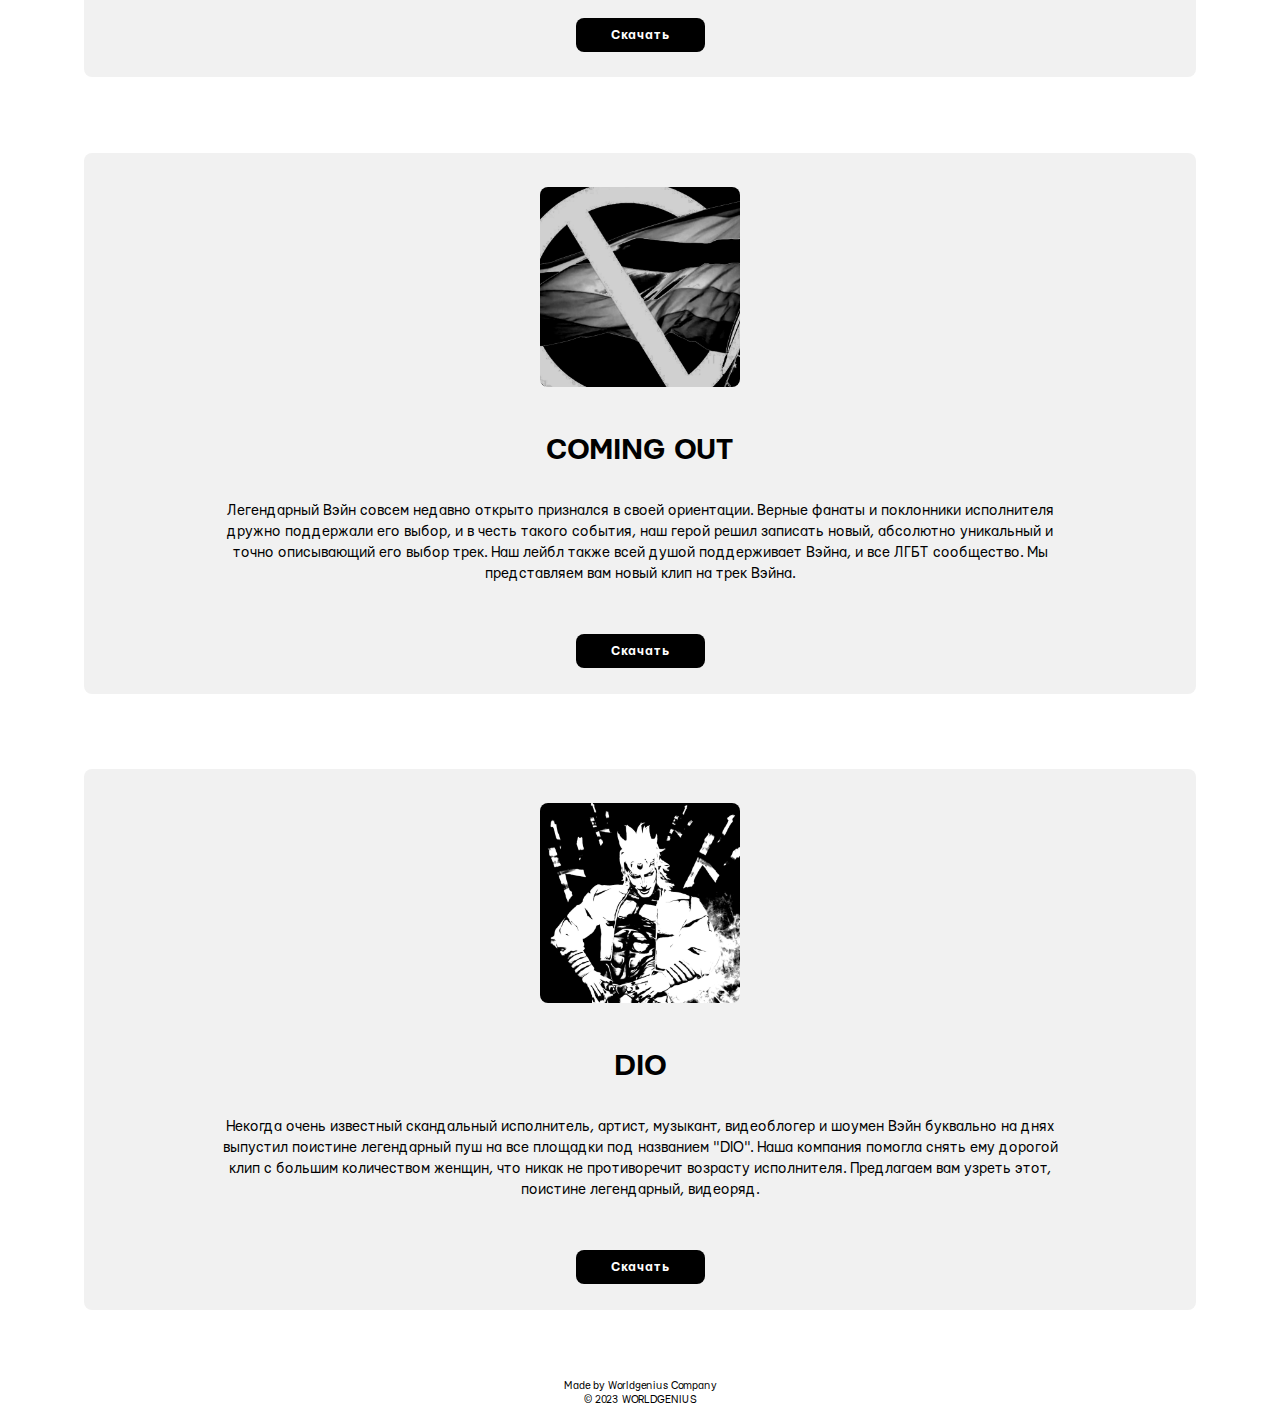
==== commit 8533efbe: "Update index.html" ====
--- a/index.html
+++ b/index.html
@@ -5,20 +5,25 @@
     <meta http-equiv="X-UA-Compatible" content="IE=edge">
     <meta name="viewport" content="width=device-width, initial-scale=1.0">
     <link rel="stylesheet" href="styles.css">
-    <link href="https://cdn.jsdelivr.net/npm/bootstrap@5.3.0-alpha1/dist/css/bootstrap.min.css" 
-    rel="stylesheet" 
-    integrity="sha384-GLhlTQ8iRABdZLl6O3oVMWSktQOp6b7In1Zl3/Jr59b6EGGoI1aFkw7cmDA6j6gD" 
-    crossorigin="anonymous">
+    <link rel="shortcut icon" 
+    type="image/png" 
+    href="Images/icon.png"/>
     <title>VANE</title>
    </head>
 
 <body>
+    <div style="text-align: center;" class="nav">
+        <a href="">
+        <button class="buttonNav active">Главная</button></a>
+        <a href="album.html">
+        <button class="buttonNav">Альбом</button></a>
+    </div>
 
+<div>
     <div class="track_1">
-        <div class="row">
-            <div class="col-lg-8 mx-auto">
+        <div>
                 <img class="images" src="Images/I_KILL_PEOPLE.jpg" alt="IKP">
-                <p style="font-size: 30px; font-family: Mariupol-Bold; margin-top: 3%;">VANE - I KILL PEOPLE</p>
+                <p style="font-size: 30px; font-family: Mariupol-Bold; margin-top: 3%;">I KILL PEOPLE</p>
                 <p style="font-size: 15px;">После того, как Вэйн стал крупнейшим и самым влиятельным дистрибьютором гашиша в Китай, 
                 он решил посмотреть врагу в лицо, поэтому приехал прямо в сам Китай, в город Шанхай. 
                 Там он несколько дней скрывался от полиции, но смог залечь на дно. 
@@ -29,15 +34,13 @@
                 </p>
                 <a href="Tracks/I_KILL_PEOPLE.mp3" download>
                 <button class="buttonClass">Скачать</button></a>
-            </div>
         </div>
     </div>
 
     <div class="track_1">
-        <div class="row">
-            <div class="col-lg-8 mx-auto">
+        <div>
             <img class="images" src="Images/KITAI_GASHISH.jpg" alt="GK">
-            <p style="font-size: 30px; font-family: Mariupol-Bold; margin-top: 3%;">VANE - ГАШИШ-КИТАЙ</p>
+            <p style="font-size: 30px; font-family: Mariupol-Bold; margin-top: 3%;">ГАШИШ-КИТАЙ</p>
             <p style="font-size: 15px;">После уничтожения Байдена в своем диссе, 
             Вэйн решил укреплять свою политическую позицию, смещая свой идеал к 
             более успешной и крупной на мировой арене державе - к Китайской Народной Республике.
@@ -50,13 +53,11 @@
         <button class="buttonClass">Скачать</button></a>
         </div>
     </div> 
-</div>
 
     <div class="track_1">
-        <div class="row">
-            <div class="col-lg-8 mx-auto">
+        <div>
         <img class="images" src="Images/REDAN.jpg" alt="RED">
-        <p style="font-size: 30px; font-family: Mariupol-Bold; margin-top: 3%;">VANE - ЧВК РЕДАН</p>
+        <p style="font-size: 30px; font-family: Mariupol-Bold; margin-top: 3%;">ЧВК РЕДАН</p>
         <p style="font-size: 15px;">Будучи давним поклонником известного музыканта Yeat, 
             наш Вэйн еще с детства мечтал встретится с ним. После переезда из России в Украину, 
             а потом уже и в Нью-Йорк им наконец удалось встретится. После съемок клипа на "Дисс на Байдена" 
@@ -68,13 +69,12 @@
             <a href="Tracks/REDAN.mp3" download>
         <button class="buttonClass">Скачать</button></a>
     </div>
-</div> </div>
+</div>
 
     <div class="track_1">
-        <div class="row">
-            <div class="col-lg-8 mx-auto">
+        <div>
         <img class="images" src="Images/PROTIV_PUTINA.jpg" alt="YAPP">
-        <p style="font-size: 30px; font-family: Mariupol-Bold; margin-top: 3%;">VANE - Я ПРОТИВ ПУТИНА</p>
+        <p style="font-size: 30px; font-family: Mariupol-Bold; margin-top: 3%;">Я ПРОТИВ ПУТИНА</p>
         <p style="font-size: 15px;">После приезда в Украину, 
             Вэйн начал осваиваться и привыкать к местной культуре и традициям, но решил ненадолго оставить свое новое 
             место жительства, перебравшись в Нью-Йорк для съемок нового клипа. Естественно, после ситуации с объявлением 
@@ -86,14 +86,13 @@
         </p>
             <a href="Tracks/PROTIV_PUTINA.mp3" download>
         <button class="buttonClass">Скачать</button></a>
-    </div>
-</div> </div>
+    </div> 
+</div>
 
     <div class="track_1">
-        <div class="row">
-            <div class="col-lg-8 mx-auto">
+        <div>
         <img class="images" src="Images/SLAVA.jpg" alt="SU">
-        <p style="font-size: 30px; font-family: Mariupol-Bold; margin-top: 3%;">VANE - SLAVA UKRAINE</p>
+        <p style="font-size: 30px; font-family: Mariupol-Bold; margin-top: 3%;">SLAVA UKRAINE</p>
         <p style="font-size: 15px;">Совсем недавно, очень популярный российский шоумен и музыкант VANE123 
             принял решение переехать из России, где его объявили иностранным агентом. Местом нового жительства 
             исполнитель выбрал Украину, и поселился в Киеве, где ранее, наша команда сняла ему два клипа (Дио и П*дорас).
@@ -102,13 +101,12 @@
             <a href="Tracks/SLAVA.mp3" download>
         <button class="buttonClass">Скачать</button></a>
     </div>
-</div> </div>
+</div>
 
     <div class="track_1">
-        <div class="row">
-            <div class="col-lg-8 mx-auto">
+        <div>
         <img class="images" src="Images/COMINGOUT.jpg" alt="CO">
-        <p style="font-size: 30px; font-family: Mariupol-Bold; margin-top: 3%;">VANE - COMING OUT</p>
+        <p style="font-size: 30px; font-family: Mariupol-Bold; margin-top: 3%;">COMING OUT</p>
         <p style="font-size: 15px;">Легендарный Вэйн совсем недавно открыто признался в своей ориентации. 
             Верные фанаты и поклонники исполнителя дружно поддержали его выбор, и в честь такого события, наш 
             герой решил записать новый, абсолютно уникальный и точно описывающий его выбор трек. Наш лейбл также 
@@ -117,13 +115,12 @@
             <a href="Tracks/COMING_OUT.mp3" download>
         <button class="buttonClass">Скачать</button></a>
     </div>
-</div> </div>
+</div>
 
     <div class="track_1">
-        <div class="row">
-            <div class="col-lg-8 mx-auto">
+        <div>
         <img class="images" src="Images/DIO_IM.jpg" alt="DIO">
-        <p style="font-size: 30px; font-family: Mariupol-Bold; margin-top: 3%;">VANE - DIO</p>
+        <p style="font-size: 30px; font-family: Mariupol-Bold; margin-top: 3%;">DIO</p>
         <p style="font-size: 15px;">Некогда очень известный скандальный исполнитель, 
             артист, музыкант, видеоблогер и шоумен Вэйн буквально на днях выпустил поистине 
             легендарный пуш на все площадки под названием "DIO". Наша компания помогла снять ему 
@@ -132,8 +129,8 @@
         </p>
             <a href="Tracks/DIO.mp3" download>
         <button class="buttonClass">Скачать</button></a>
+        </div>
     </div>
-</div>
 </div>
 
     <style>
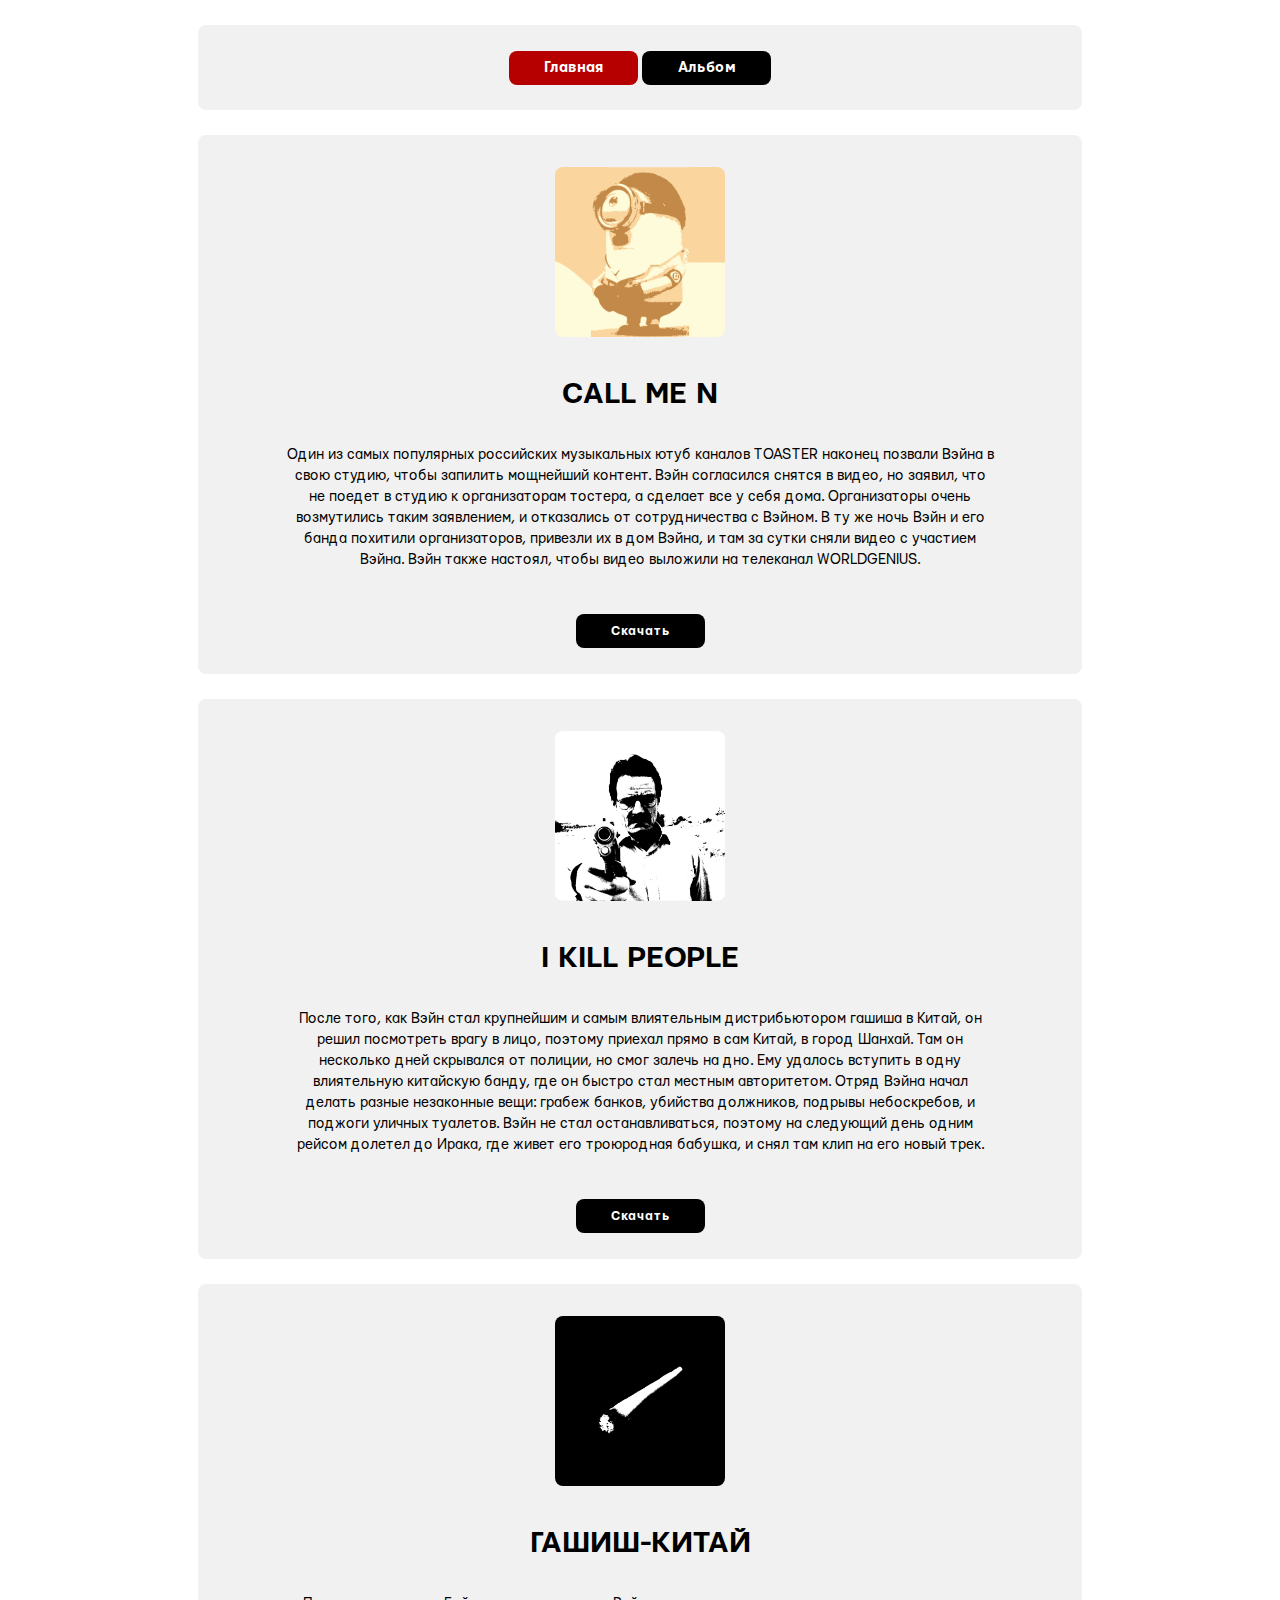
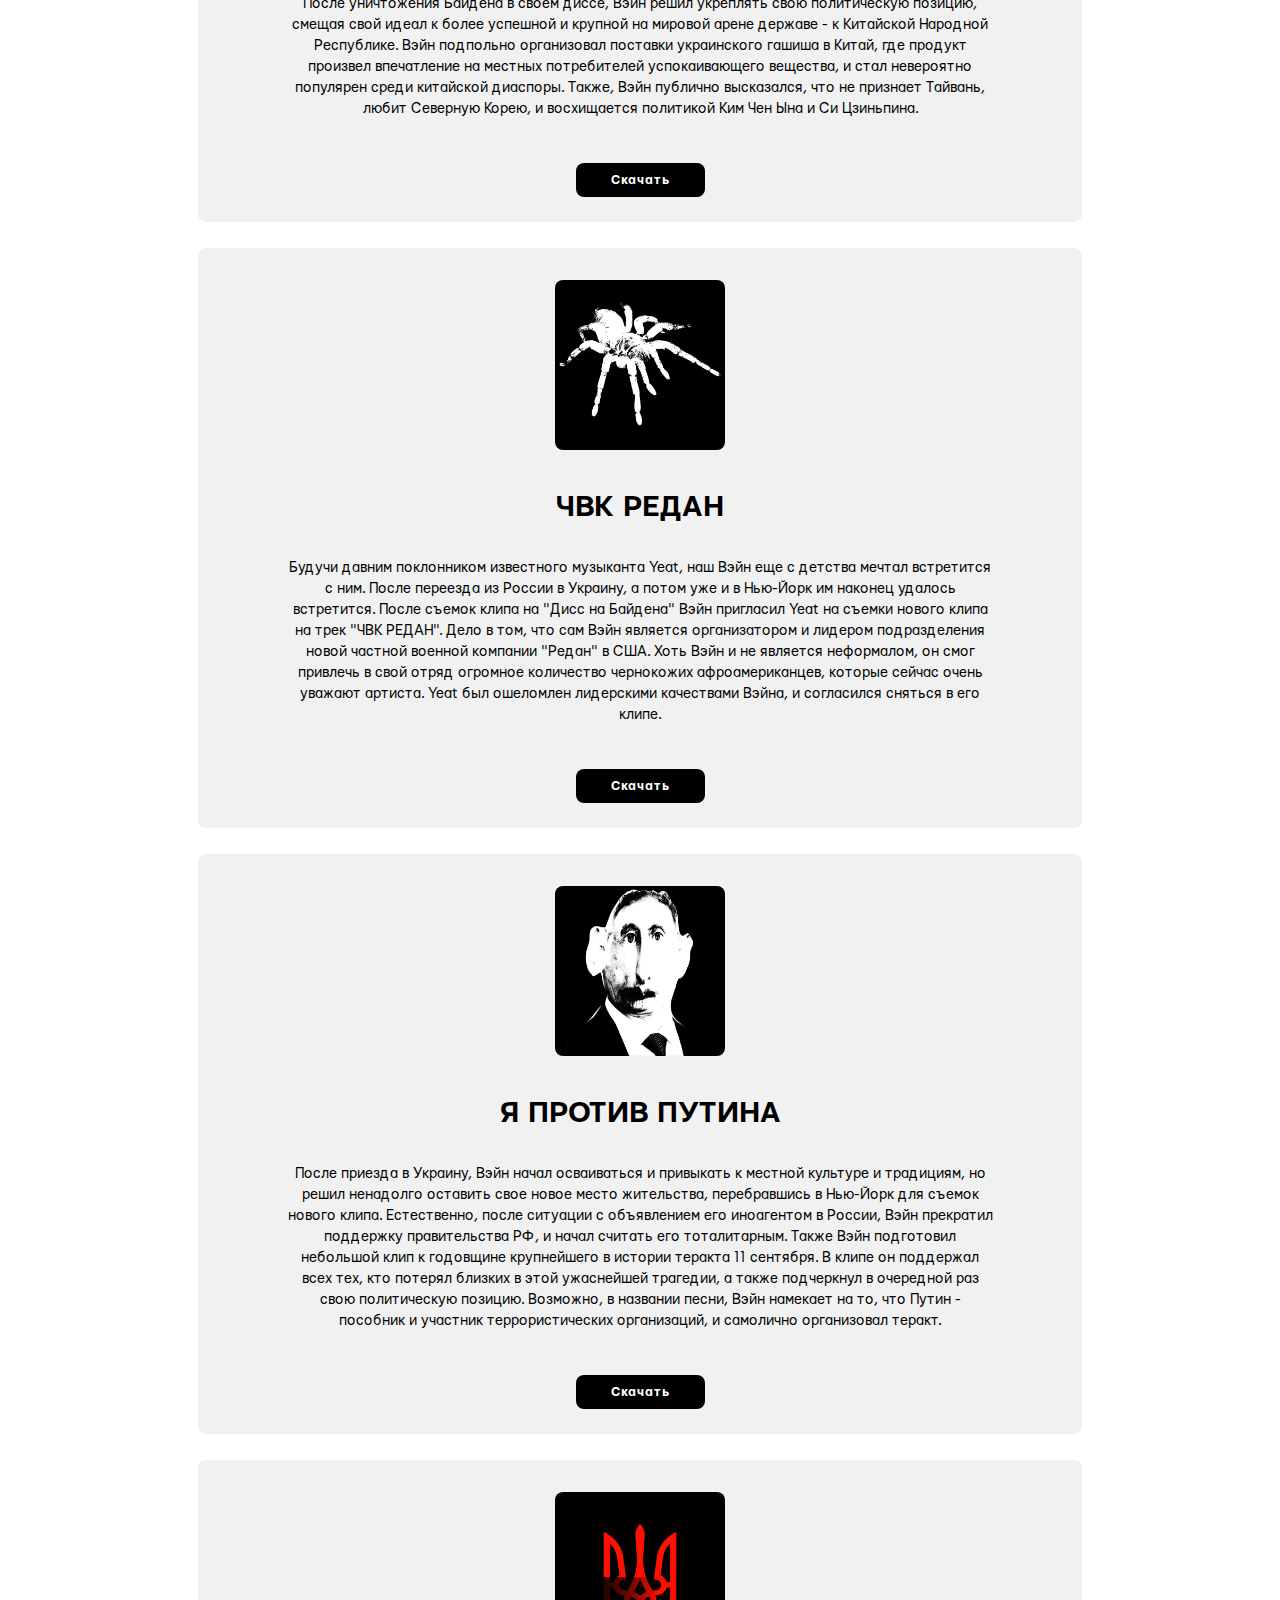
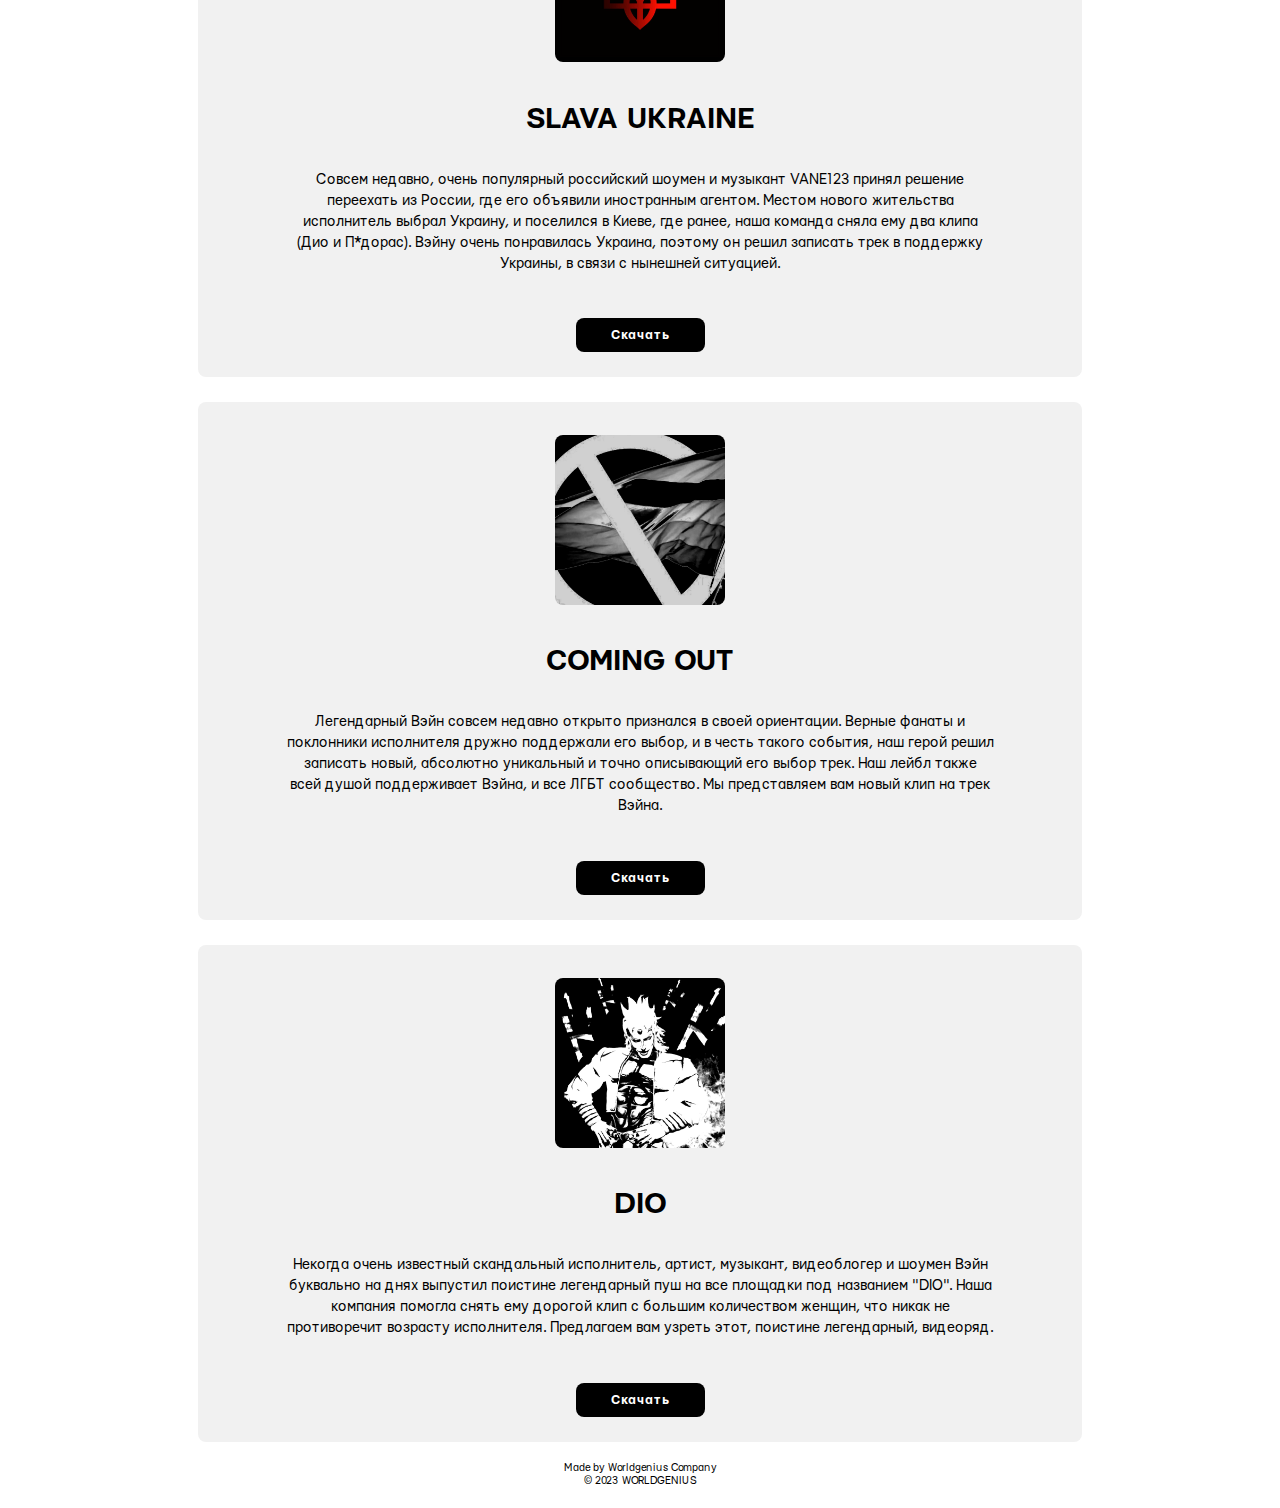
==== commit 8b013e4a: "Update index.html" ====
--- a/index.html
+++ b/index.html
@@ -20,6 +20,23 @@
     </div>
 
 <div>
+    
+        <div class="track_1">
+        <div>
+            <img class="images" src="Images/CALL_ME.png" alt="CALLME">
+            <p style="font-size: 30px; font-family: Mariupol-Bold; margin-top: 3%;">CALL ME N</p>
+            <p style="font-size: 15px;">Один из самых популярных российских музыкальных ютуб каналов TOASTER наконец позвали Вэйна в свою студию, чтобы запилить
+            мощнейший контент. Вэйн согласился снятся в видео, но заявил, что не поедет в студию к организаторам тостера, а сделает
+            все у себя дома. Организаторы очень возмутились таким заявлением, и отказались от сотрудничества с Вэйном. В ту же ночь
+            Вэйн и его банда похитили организаторов, привезли их в дом Вэйна, и там за сутки сняли видео с участием Вэйна. Вэйн
+            также настоял, чтобы видео выложили на телеканал WORLDGENIUS.
+            </p>
+            <a href="Tracks/CALL_ME_N.mp3" download>
+                <button class="buttonClass">Скачать</button></a>
+        </div>
+    </div>
+
+    
     <div class="track_1">
         <div>
                 <img class="images" src="Images/I_KILL_PEOPLE.jpg" alt="IKP">
--- a/styles.css
+++ b/styles.css
@@ -1,89 +1,186 @@
 .images {
-    border-radius: 8px;
-    margin: 1%;
-    width: 200px;
+  border-radius: 8px;
+  margin: 1%;
+  width: 170px;
 }
 
 .track_1 {
+  padding: 2%;
+  border-radius: 8px;
+  background-color: rgb(241, 241, 241);
+  margin: 2%;
+  margin-left: 15%;
+  margin-right: 15%;
+  text-align: center;
+  font-family: "Mariupol-Regular";
+  line-height: 1.4;
+  padding-left: 7%;
+  padding-right: 7%;
+  background-size: 10%;
+}
+
+.track_2 {
+
     padding: 2%;
-    border-radius: 8px;
-    background-color: rgb(241, 241, 241);
-    margin: 6%;
-    text-align: center;
-    font-family: 'Mariupol-Regular';
-    line-height: 1.4;
-    padding-left: 10%;
-    padding-right: 10%;
-    background-size: 10%;
+      border-radius: 8px;
+      background-color: rgb(241, 241, 241);
+      margin: 2%;
+      margin-left: 15%;
+      margin-right: 15%;
+      text-align: center;
+      font-family: "Mariupol-Regular";
+      padding-left: 5%;
+      padding-right: 5%;
+      padding-top: -5%;
+      padding-bottom: -5%;
+      background-size: 10%;
+}
 
+.mini {
+  line-height: 1px;
 }
 
 @font-face {
-
-    font-family: "Mariupol-Regular"; 
-    src: url("Mariupol-Regular.ttf") format("truetype"); 
-    font-style: normal; 
-    font-weight: normal; 
-    } 
+  font-family: "Mariupol-Regular";
+  src: url("Mariupol-Regular.ttf") format("truetype");
+  font-style: normal;
+  font-weight: normal;
+}
 
 @font-face {
+  font-family: "Mariupol-Bold";
+  src: url("Mariupol-Bold.ttf") format("truetype");
+  font-style: normal;
+  font-weight: normal;
+}
 
-     font-family: "Mariupol-Bold"; 
-     src: url("Mariupol-Bold.ttf") format("truetype"); 
-     font-style: normal; 
-      font-weight: normal; 
-      } 
-    
-
-    .main {
-    margin: 1%;
-    width: 70%;
-    text-align: center;
+.main {
+  margin: 1%;
+  width: 70%;
+  text-align: center;
 }
 
 .buttonClass {
-    font-size:13px;
-    font-family:Mariupol-Bold;
-    width:129px;
-    height:34px;
-    border-width:0px;
-    color:#fff;
-    border-top-left-radius:8px;
-    border-top-right-radius:8px;
-    border-bottom-left-radius:8px;
-    border-bottom-right-radius:8px;
-    background:#000000;
-    margin-top: 4%;
+  font-size: 13px;
+  font-family: Mariupol-Bold;
+  width: 129px;
+  height: 34px;
+  border-width: 0px;
+  color: #fff;
+  border-top-left-radius: 8px;
+  border-top-right-radius: 8px;
+  border-bottom-left-radius: 8px;
+  border-bottom-right-radius: 8px;
+  background: #000000;
+  margin-top: 4%;
+}
+
+.buttonClass:hover {
+  background-color: rgb(58, 58, 58);
+}
+
+.buttonClass {
+  overflow: hidden;
+  transition: all 300ms ease;
+}
+
+.buttonClass h4 {
+  color: #111;
+}
+
+.buttonClass:after {
+  width: 300%;
+  height: 300%;
+  left: -300%;
+  transform: rotate(45deg);
+  background-color: #f21170;
+  transition: all 300ms ease;
+}
+
+.buttonClass:hover h4 {
+  color: #fff;
+  z-index: 10;
+  font-weight: 600;
+}
+
+.buttonClass:hover::after {
+  left: -100%;
+}
+
+.nav {
+  padding: 2%;
+  border-radius: 8px;
+  background-color: rgb(241, 241, 241);
+  margin: 2%;
+  margin-left: 15%;
+  margin-right: 15%;
+  text-align: center;
+  font-family: "Mariupol-Regular";
+  line-height: 1.4;
+  padding-left: 7%;
+  padding-right: 7%;
+  background-size: 10%;
+}
+
+.buttonNav {
+  font-size: 15px;
+  font-family: Mariupol-Bold;
+  width: 129px;
+  height: 34px;
+  border-width: 0px;
+  color: #fff;
+  border-top-left-radius: 8px;
+  border-top-right-radius: 8px;
+  border-bottom-left-radius: 8px;
+  border-bottom-right-radius: 8px;
+  background: #000000;
+}
+
+.buttonNav:hover {
+  background-color: rgb(58, 58, 58);
+}
+
+.buttonNavs {
+  overflow: hidden;
+  transition: all 300ms ease;
+}
+
+.buttonNav h4 {
+  color: #111;
+}
+
+.buttonNav:after {
+  width: 300%;
+  height: 300%;
+  left: -300%;
+  transform: rotate(45deg);
+  background-color: #f21170;
+  transition: all 300ms ease;
+}
+
+.buttonNav:hover h4 {
+  color: #fff;
+  z-index: 10;
+  font-weight: 600;
+}
+
+.buttonNav:hover::after {
+  left: -100%;
+}
+
+.active {
+  background-color: rgb(182, 0, 0);
+}
+
+@media screen and (max-width: 600px) 
+  {
+  .mini {
+    font-size: 20px;
   }
+}
 
-  .buttonClass:hover {
-    background-color: rgb(58, 58, 58);}
-
-    .buttonClass {
-        overflow: hidden;
-        transition: all 300ms ease;
-      }
-      
-      .buttonClass h4 {
-        color: #111;
-      }
-      
-      .buttonClass:after {
-        width: 300%;
-        height: 300%;
-        left: -300%;
-        transform: rotate(45deg);
-        background-color: #f21170;
-        transition: all 300ms ease;
-      }
-      
-      .buttonClass:hover h4 {
-        color: #fff;
-        z-index: 10;
-        font-weight: 600;
-      }
-      
-      .buttonClass:hover::after {
-        left: -100%;
-      }
-      
+@media screen and (min-width: 600px) {
+  .mini {
+    font-size: 30px;
+  }
+}
